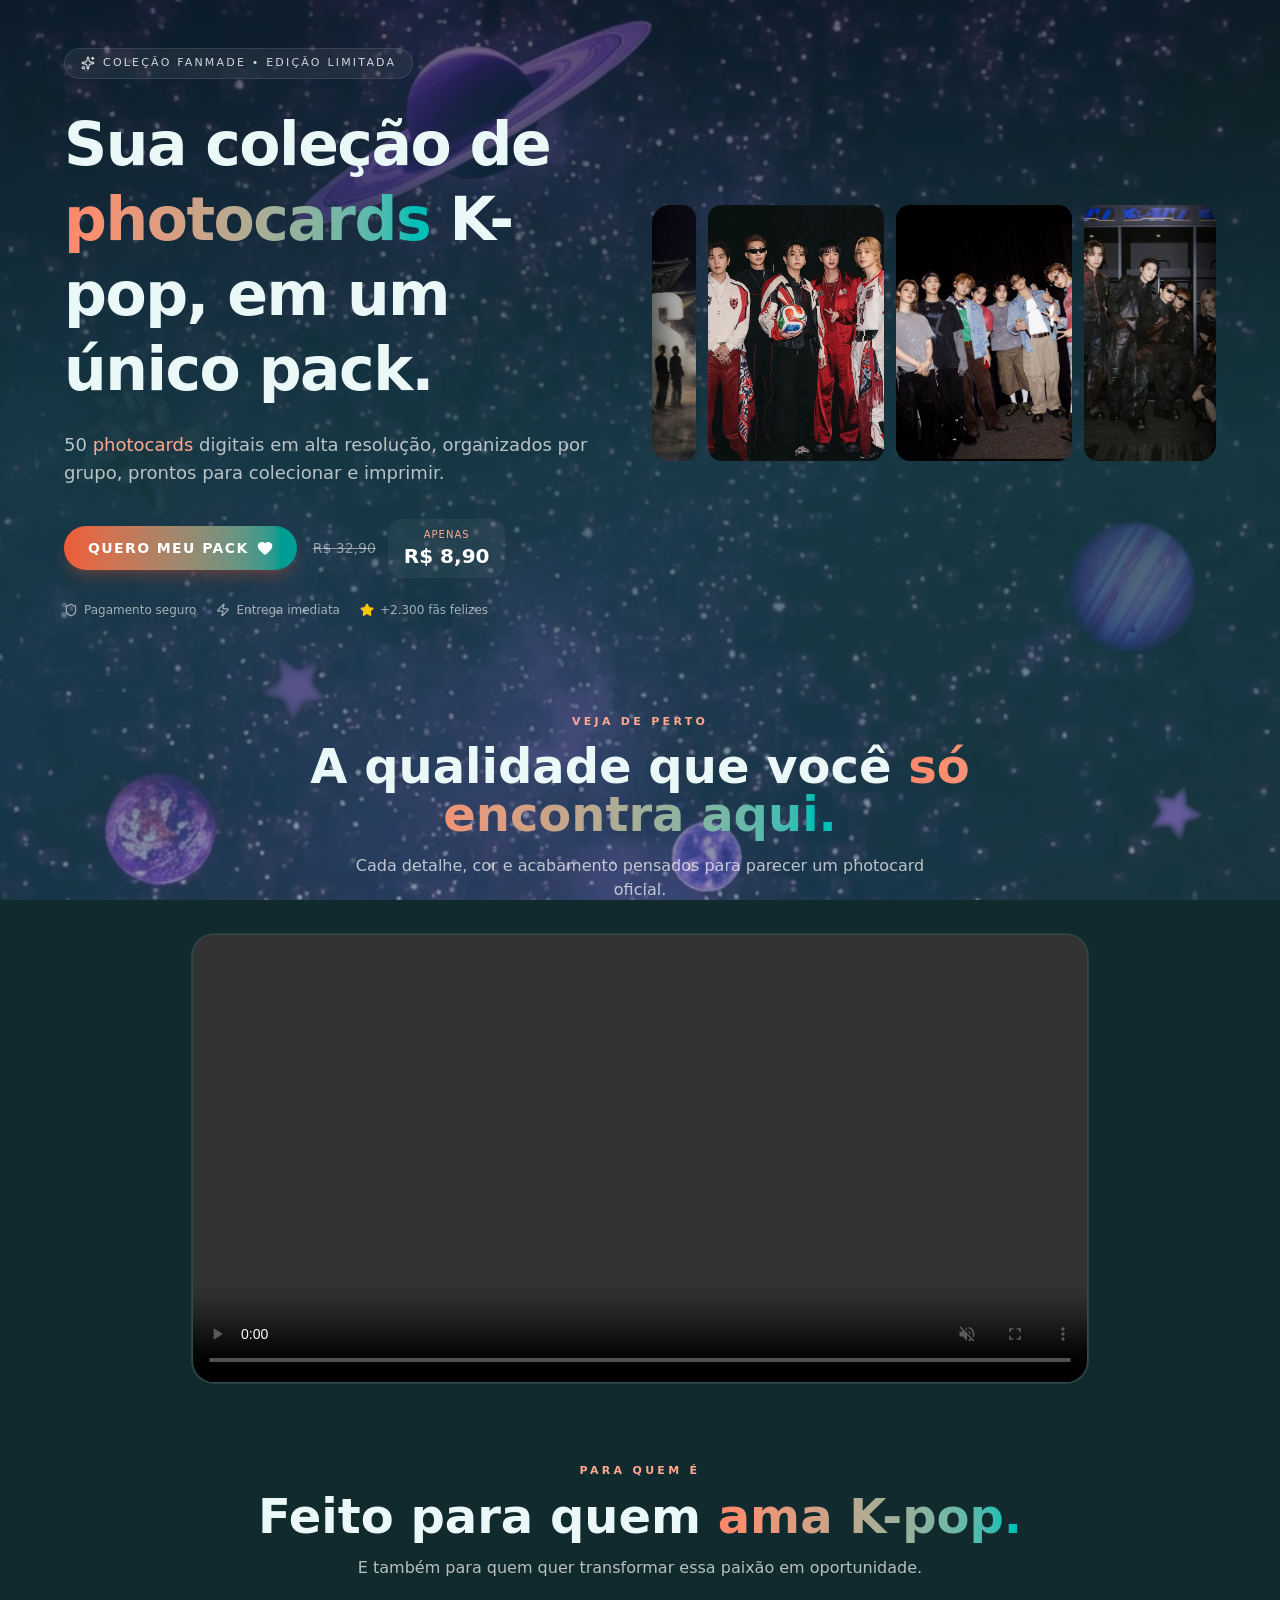
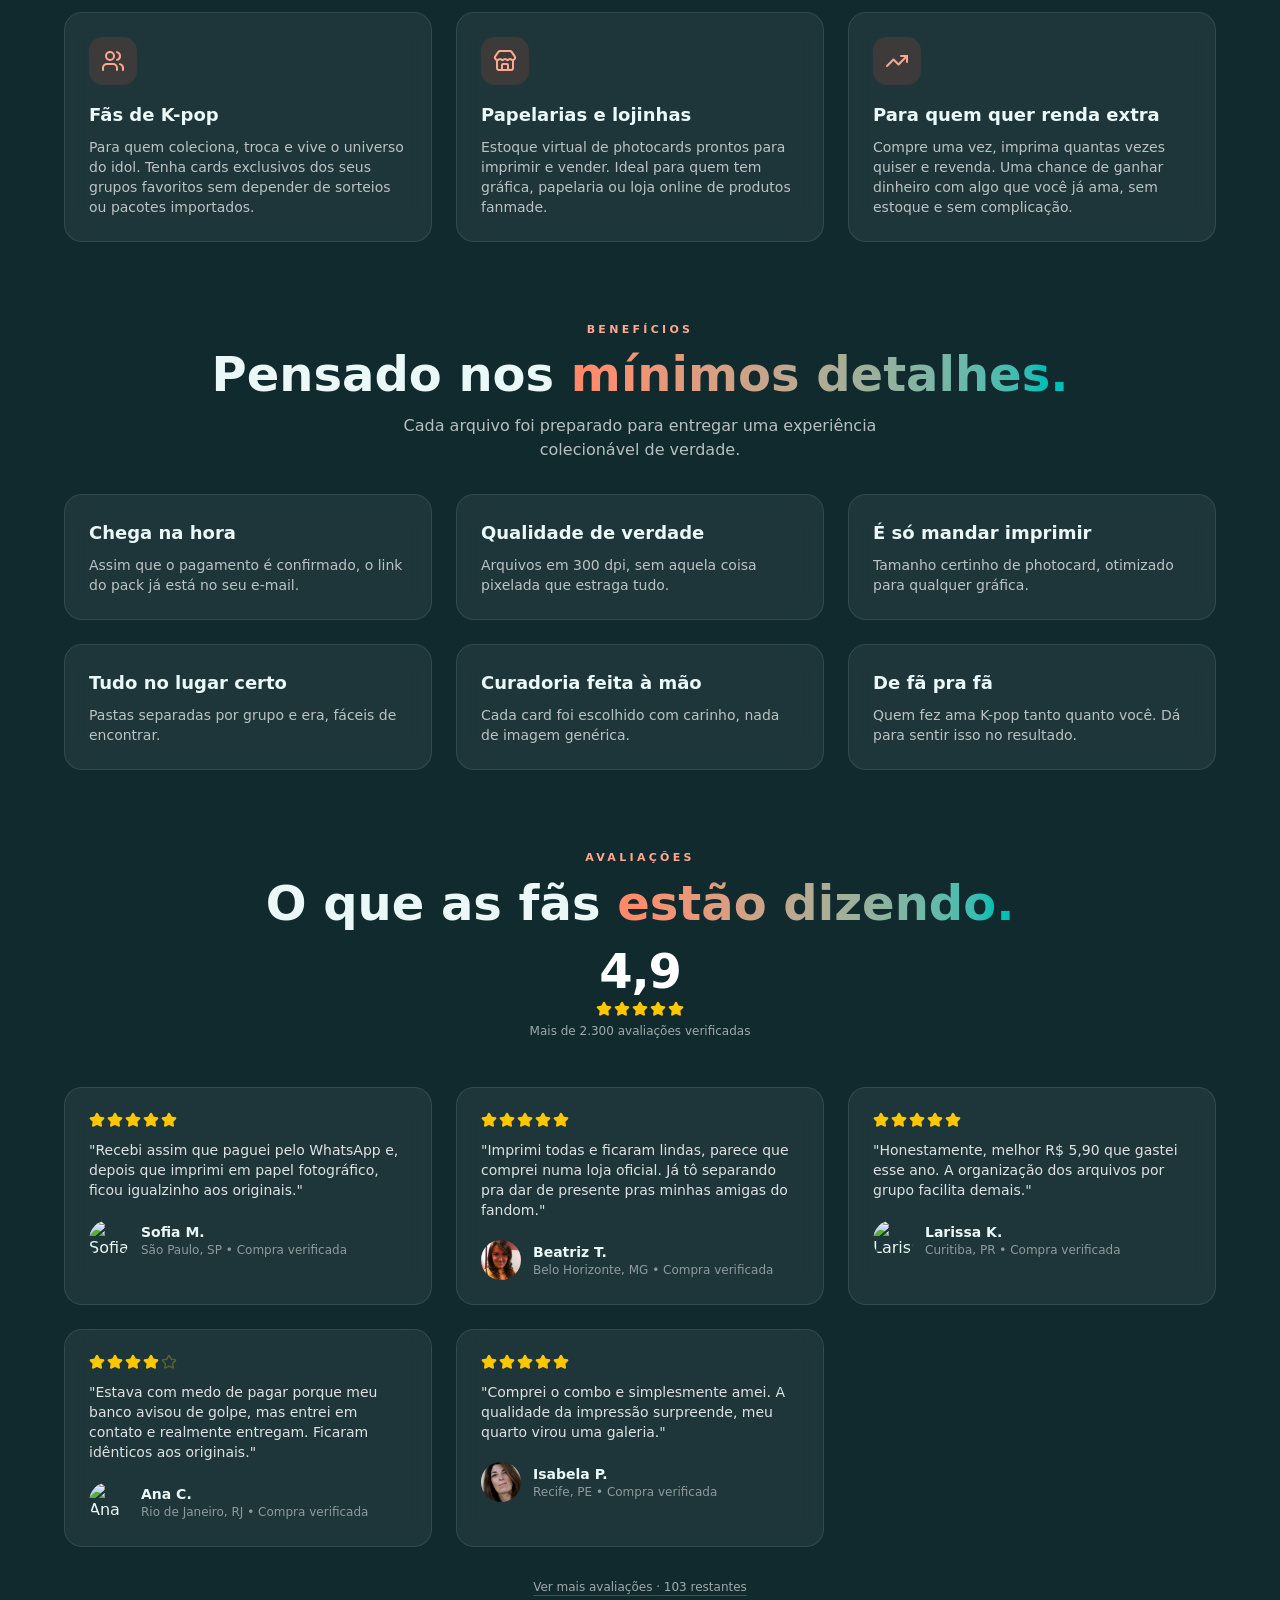
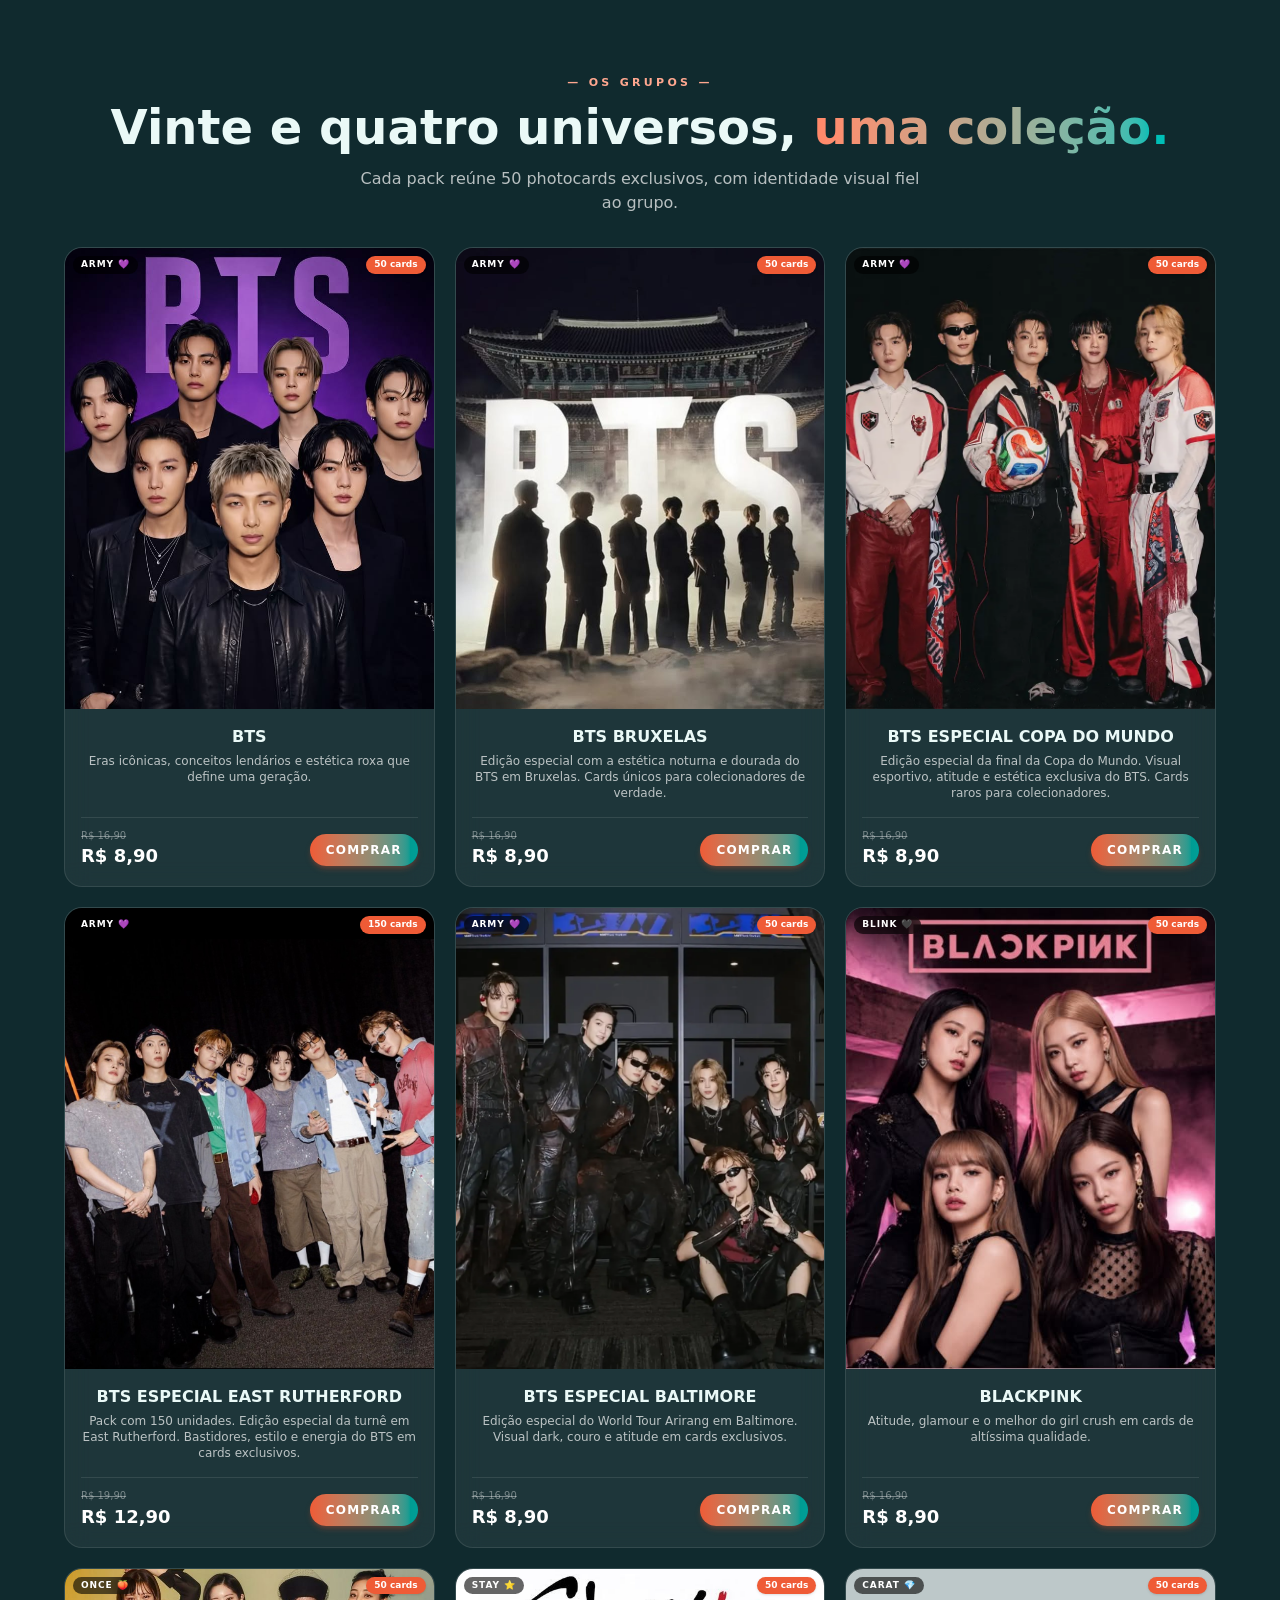
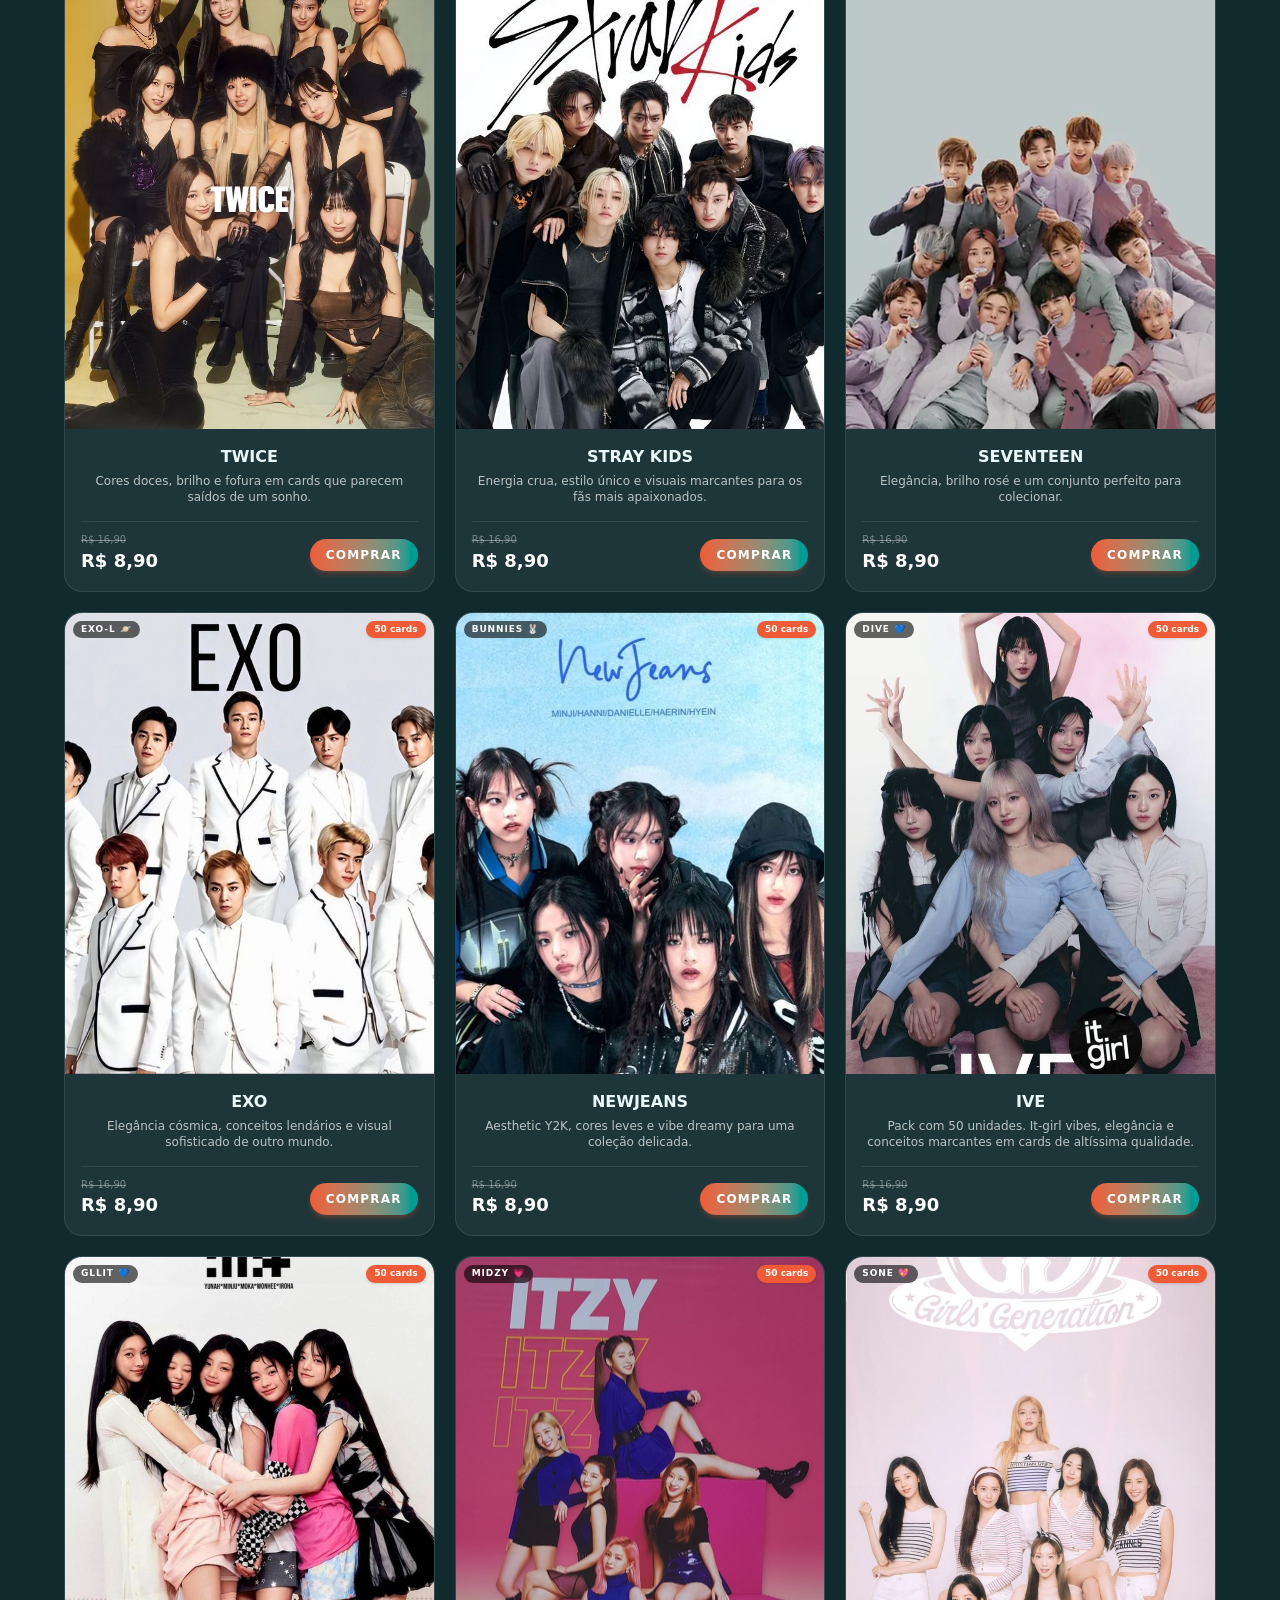
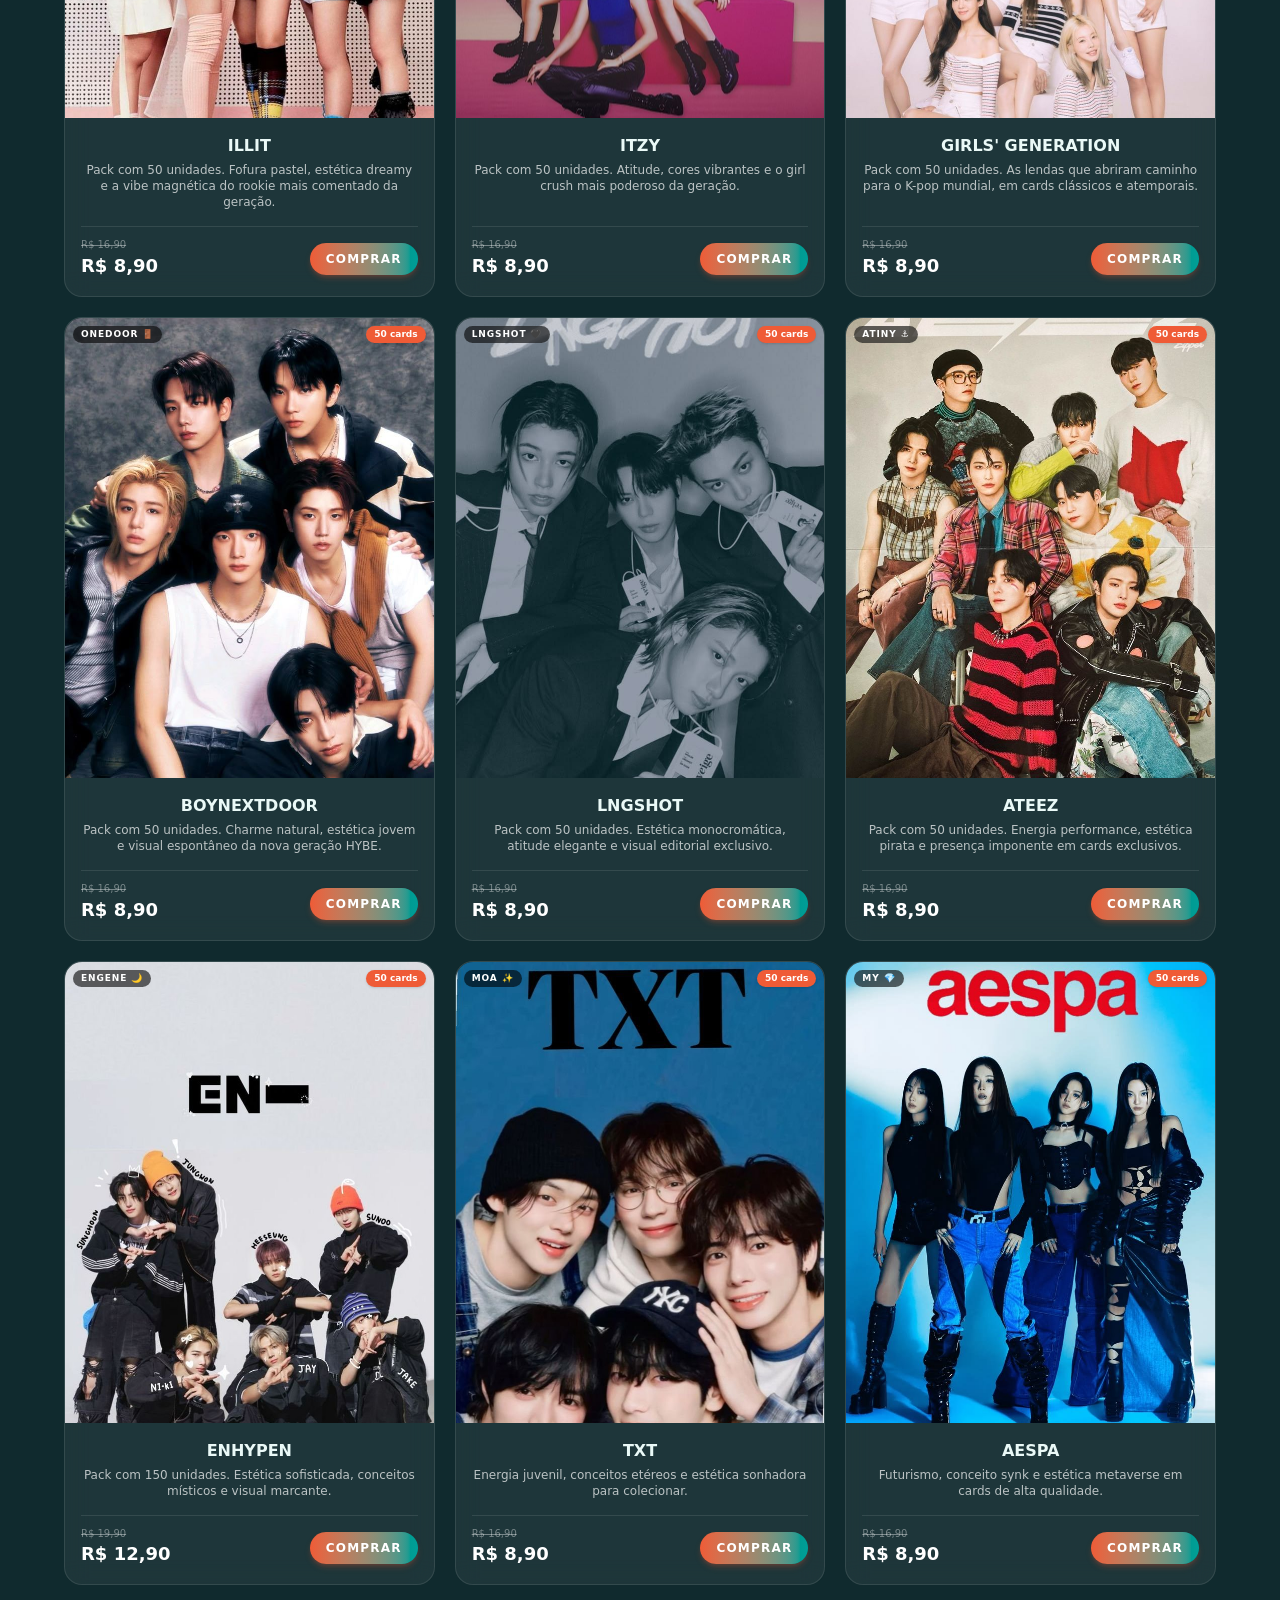
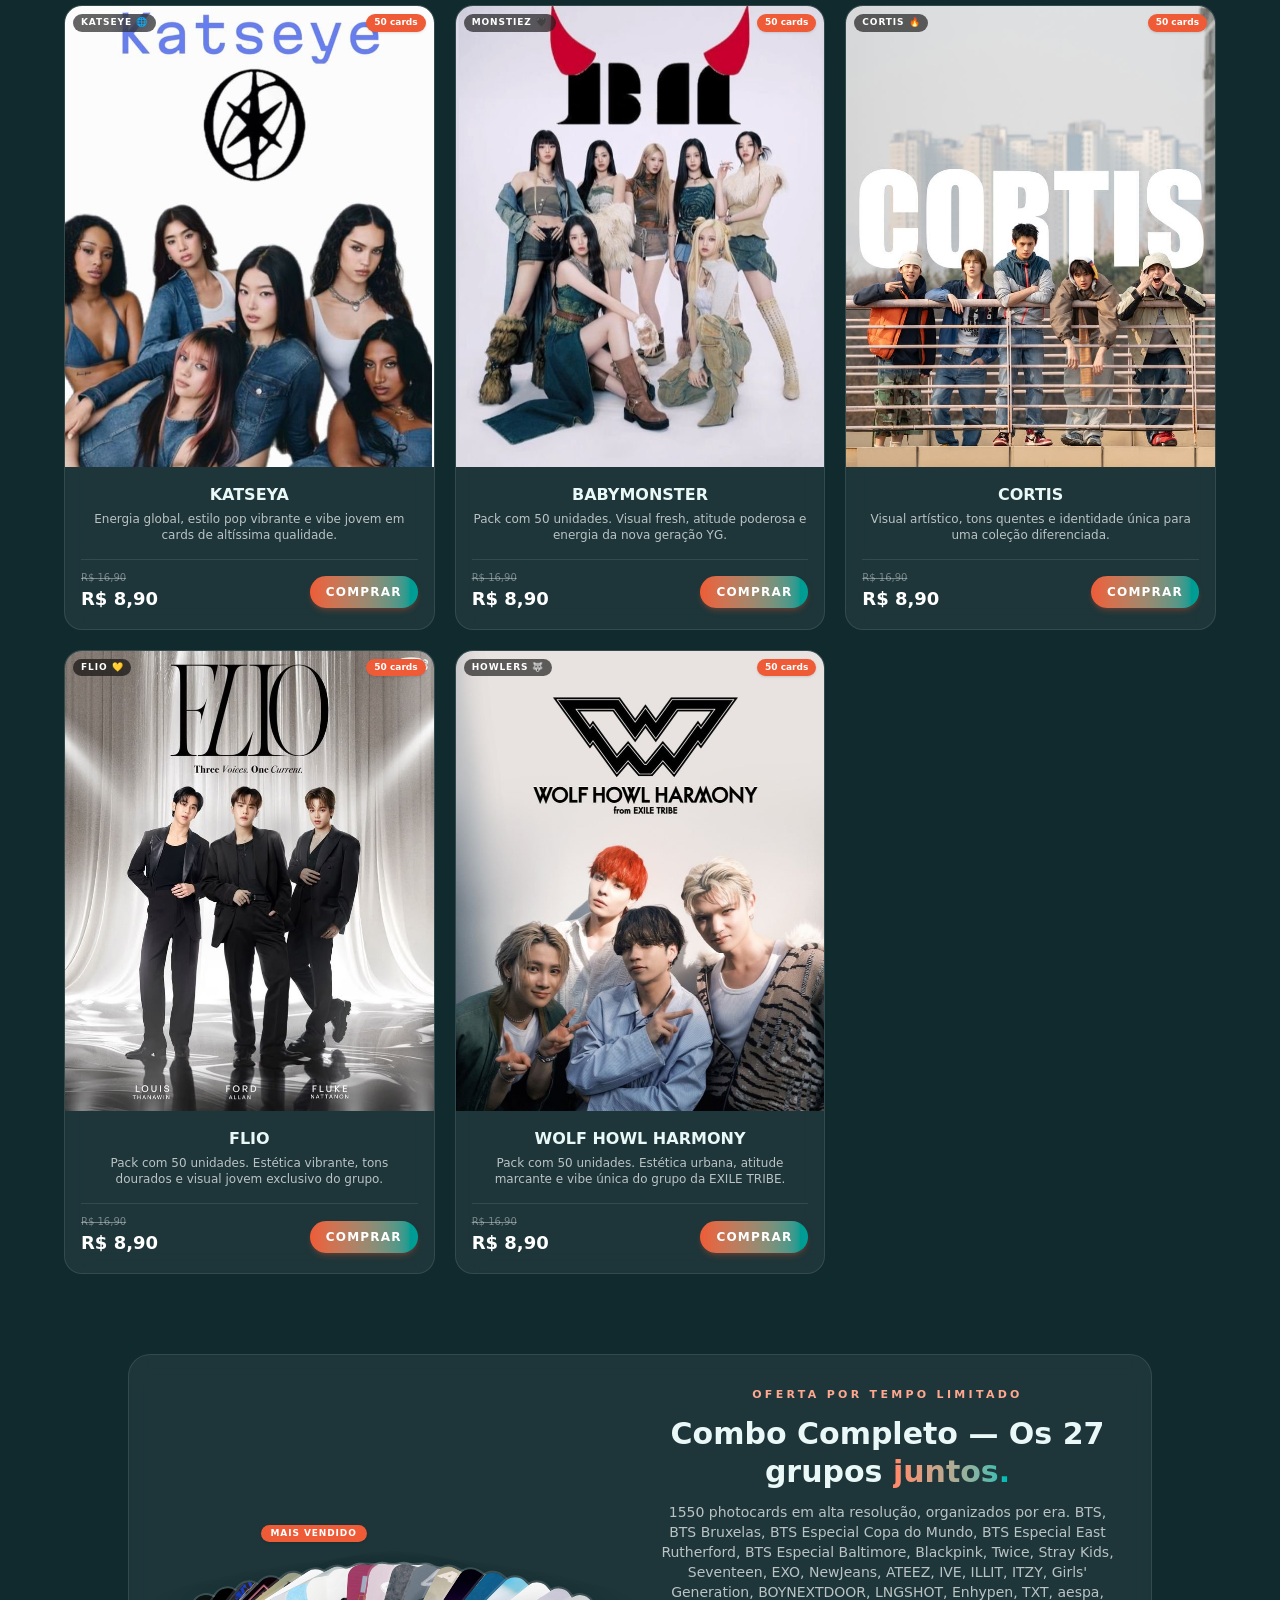
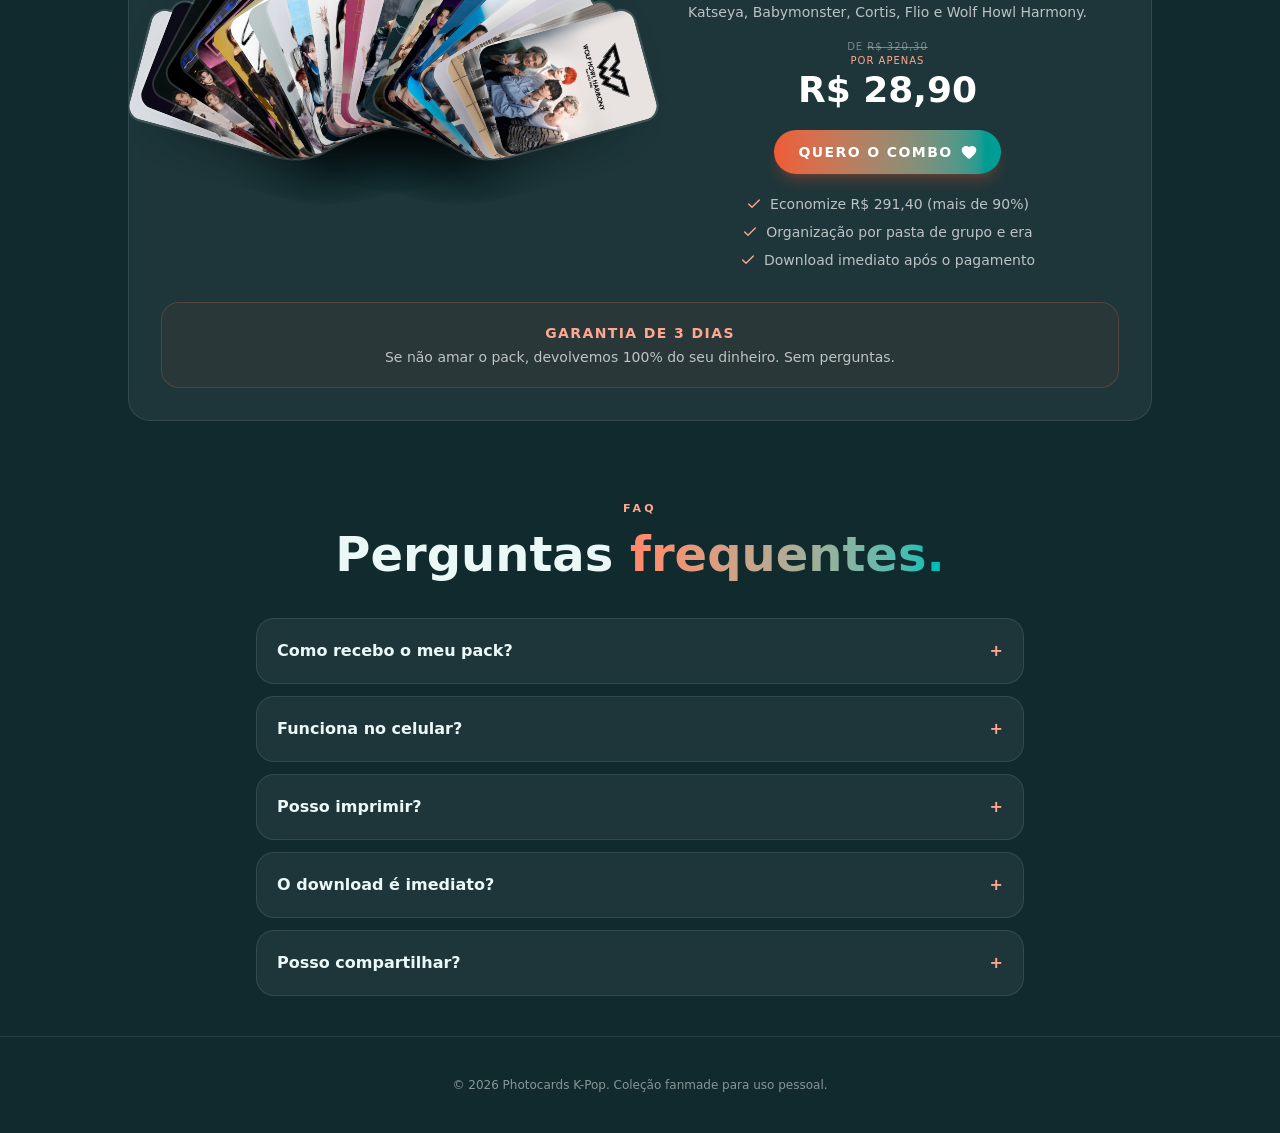
==== index.html @ 8764a6c3 "initial commit" ====
<html xmlns="http://www.w3.org/1999/xhtml" lang="en">

<head>
	<meta http-equiv="Content-Type" content="text/html; charset=utf-8" />
	<meta name="description" content="HTTrack is an easy-to-use website mirror utility. It allows you to download a World Wide website from the Internet to a local directory,building recursively all structures, getting html, images, and other files from the server to your computer. Links are rebuiltrelatively so that you can freely browse to the local site (works with any browser). You can mirror several sites together so that you can jump from one toanother. You can, also, update an existing mirror site, or resume an interrupted download. The robot is fully configurable, with an integrated help" />
	<meta name="keywords" content="httrack, HTTRACK, HTTrack, winhttrack, WINHTTRACK, WinHTTrack, offline browser, web mirror utility, aspirateur web, surf offline, web capture, www mirror utility, browse offline, local  site builder, website mirroring, aspirateur www, internet grabber, capture de site web, internet tool, hors connexion, unix, dos, windows 95, windows 98, solaris, ibm580, AIX 4.0, HTS, HTGet, web aspirator, web aspirateur, libre, GPL, GNU, free software" />
	<title>Local index - HTTrack Website Copier</title>
  <!-- Mirror and index made by HTTrack Website Copier/3.49-2 [XR&CO'2014] -->
	<style type="text/css">
	<!--

body {
	margin: 0;  padding: 0;  margin-bottom: 15px;  margin-top: 8px;
	background: #77b;
}
body, td {
	font: 14px "Trebuchet MS", Verdana, Arial, Helvetica, sans-serif;
	}

#subTitle {
	background: #000;  color: #fff;  padding: 4px;  font-weight: bold; 
	}

#siteNavigation a, #siteNavigation .current {
	font-weight: bold;  color: #448;
	}
#siteNavigation a:link    { text-decoration: none; }
#siteNavigation a:visited { text-decoration: none; }

#siteNavigation .current { background-color: #ccd; }

#siteNavigation a:hover   { text-decoration: none;  background-color: #fff;  color: #000; }
#siteNavigation a:active  { text-decoration: none;  background-color: #ccc; }


a:link    { text-decoration: underline;  color: #00f; }
a:visited { text-decoration: underline;  color: #000; }
a:hover   { text-decoration: underline;  color: #c00; }
a:active  { text-decoration: underline; }

#pageContent {
	clear: both;
	border-bottom: 6px solid #000;
	padding: 10px;  padding-top: 20px;
	line-height: 1.65em;
	background-image: url(backblue.gif);
	background-repeat: no-repeat;
	background-position: top right;
	}

#pageContent, #siteNavigation {
	background-color: #ccd;
	}


.imgLeft  { float: left;   margin-right: 10px;  margin-bottom: 10px; }
.imgRight { float: right;  margin-left: 10px;   margin-bottom: 10px; }

hr { height: 1px;  color: #000;  background-color: #000;  margin-bottom: 15px; }

h1 { margin: 0;  font-weight: bold;  font-size: 2em; }
h2 { margin: 0;  font-weight: bold;  font-size: 1.6em; }
h3 { margin: 0;  font-weight: bold;  font-size: 1.3em; }
h4 { margin: 0;  font-weight: bold;  font-size: 1.18em; }

.blak { background-color: #000; }
.hide { display: none; }
.tableWidth { min-width: 400px; }

.tblRegular       { border-collapse: collapse; }
.tblRegular td    { padding: 6px;  background-image: url(fade.gif);  border: 2px solid #99c; }
.tblHeaderColor, .tblHeaderColor td { background: #99c; }
.tblNoBorder td   { border: 0; }


// -->
</style>

</head>

<table width="76%" border="0" align="center" cellspacing="0" cellpadding="3" class="tableWidth">
	<tr>
	<td id="subTitle">HTTrack Website Copier - Open Source offline browser</td>
	</tr>
</table>
<table width="76%" border="0" align="center" cellspacing="0" cellpadding="0" class="tableWidth">
<tr class="blak">
<td>
	<table width="100%" border="0" align="center" cellspacing="1" cellpadding="0">
	<tr>
	<td colspan="6"> 
		<table width="100%" border="0" align="center" cellspacing="0" cellpadding="10">
		<tr> 
		<td id="pageContent"> 
<!-- ==================== End prologue ==================== -->

	<meta name="generator" content="HTTrack Website Copier/3.x">
	<TITLE>Local index - HTTrack</TITLE>
</HEAD>
<BODY>
<H1 ALIGN=Center>Index of locally available sites:</H1>
	<TABLE BORDER="0" WIDTH="100%" CELLSPACING="1" CELLPADDING="0">
		<TR>
			<TD BACKGROUND="fade.gif">
				&middot;
					<A HREF="photocardkpopshop.lovable.app/index.html">
						Photocards Shop
					</A>		
			</TD>
		</TR>
	</TABLE>
	<BR>
	<BR>
	<BR>
  	<H6 ALIGN="RIGHT">
	<I>Mirror and index made by HTTrack Website Copier [XR&amp;CO'2008]</I>
	</H6>
	<!-- Mirror and index made by HTTrack Website Copier/3.49-2 [XR&CO'2014] -->
	<!-- Thanks for using HTTrack Website Copier! -->
	<meta HTTP-EQUIV="Refresh" CONTENT="0; URL=photocardkpopshop.lovable.app/index.html">


<!-- ==================== Start epilogue ==================== -->
		</td>
		</tr>
		</table>
	</td>
	</tr>
	</table>
</td>
</tr>
</table>

<table width="76%" border="0" align="center" valign="bottom" cellspacing="0" cellpadding="0">
	<tr>
	<td id="footer"><small>&copy; 2008 Xavier Roche & other contributors - Web Design: Leto Kauler.</small></td>
	</tr>
</table>

</body>

</html>
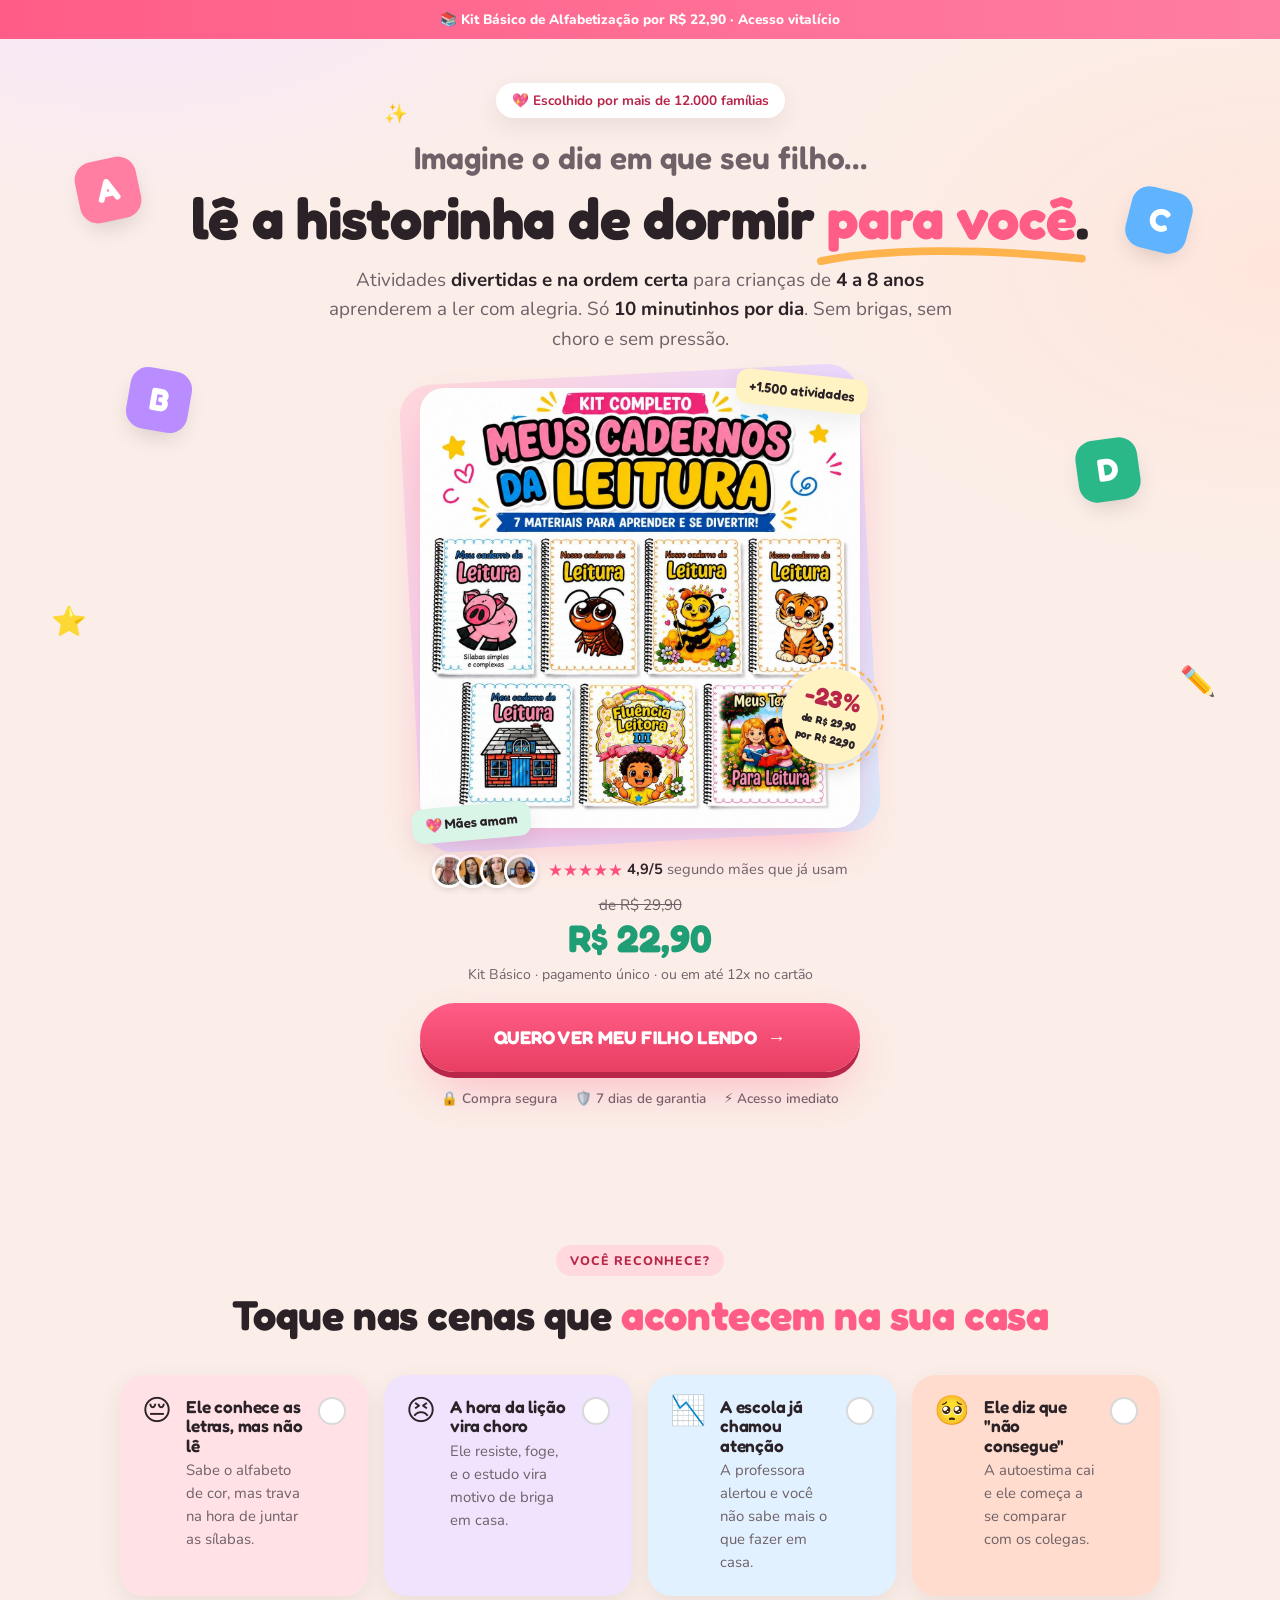
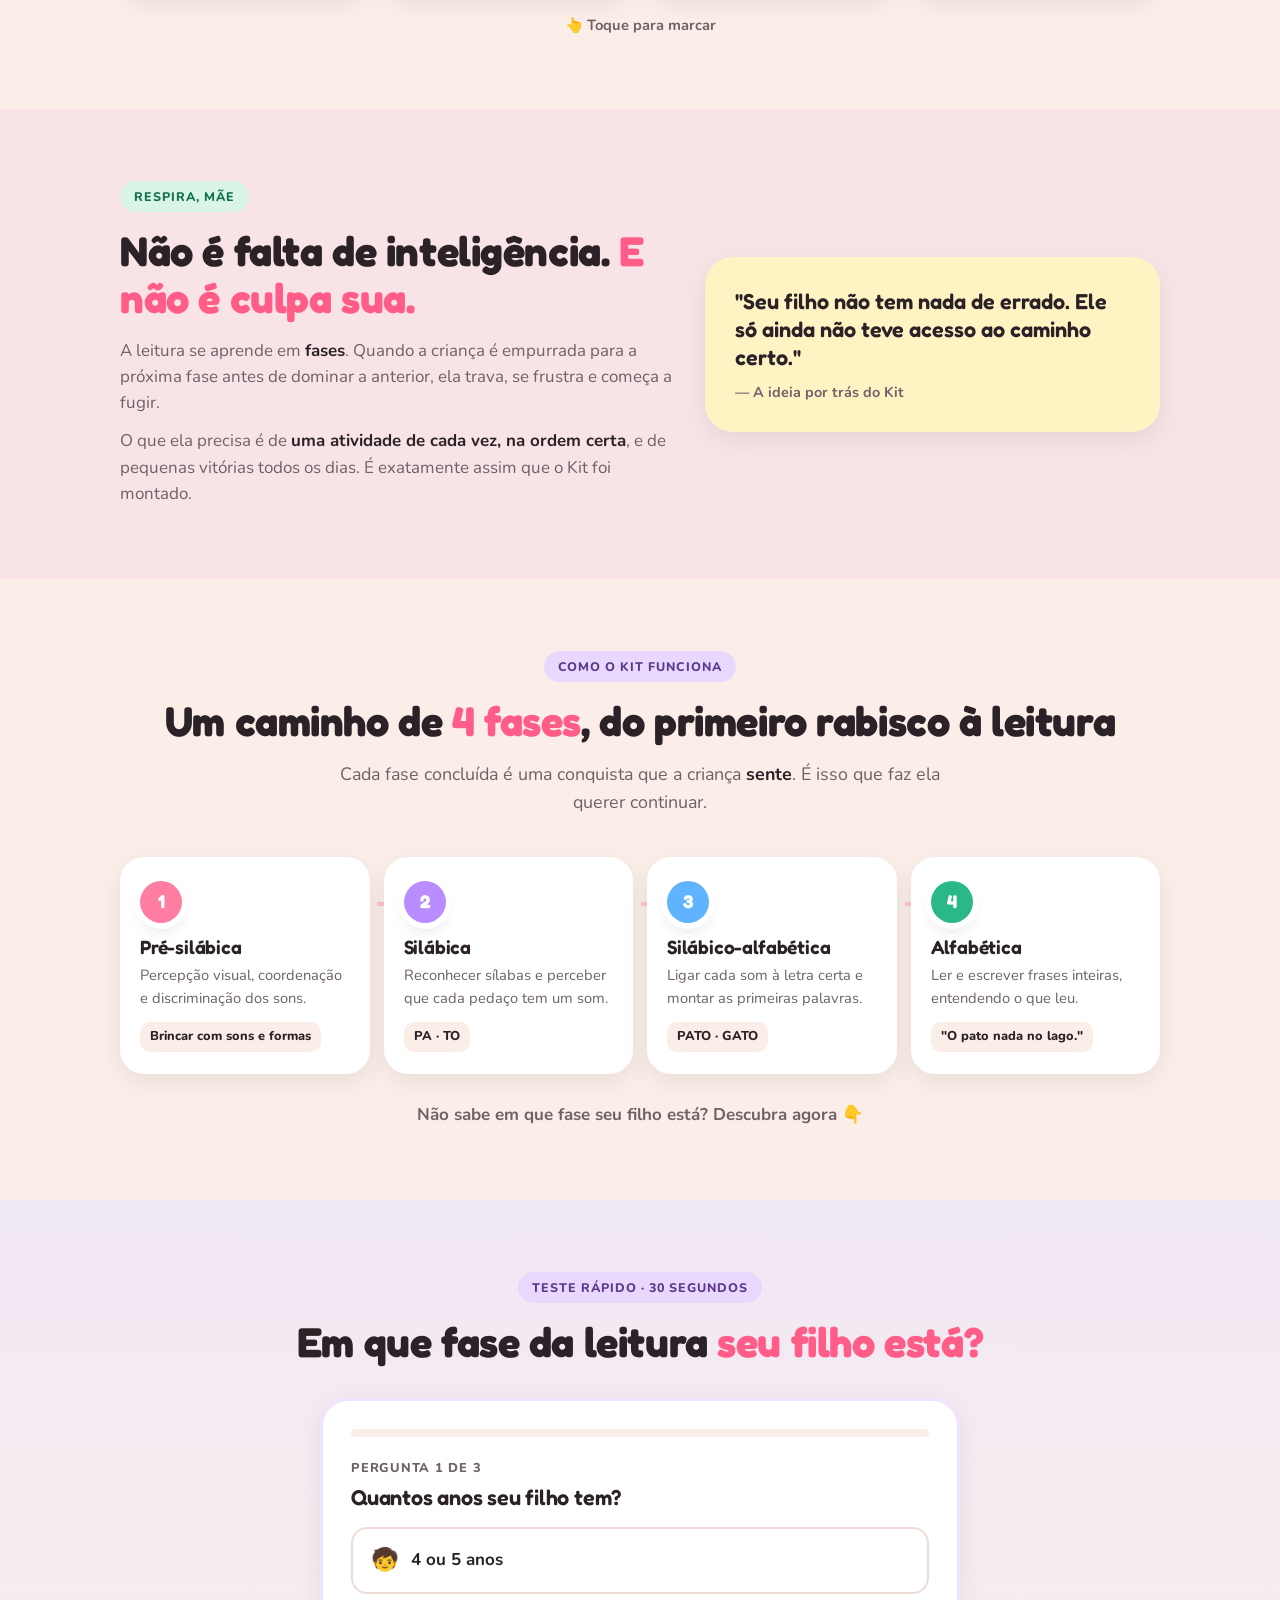
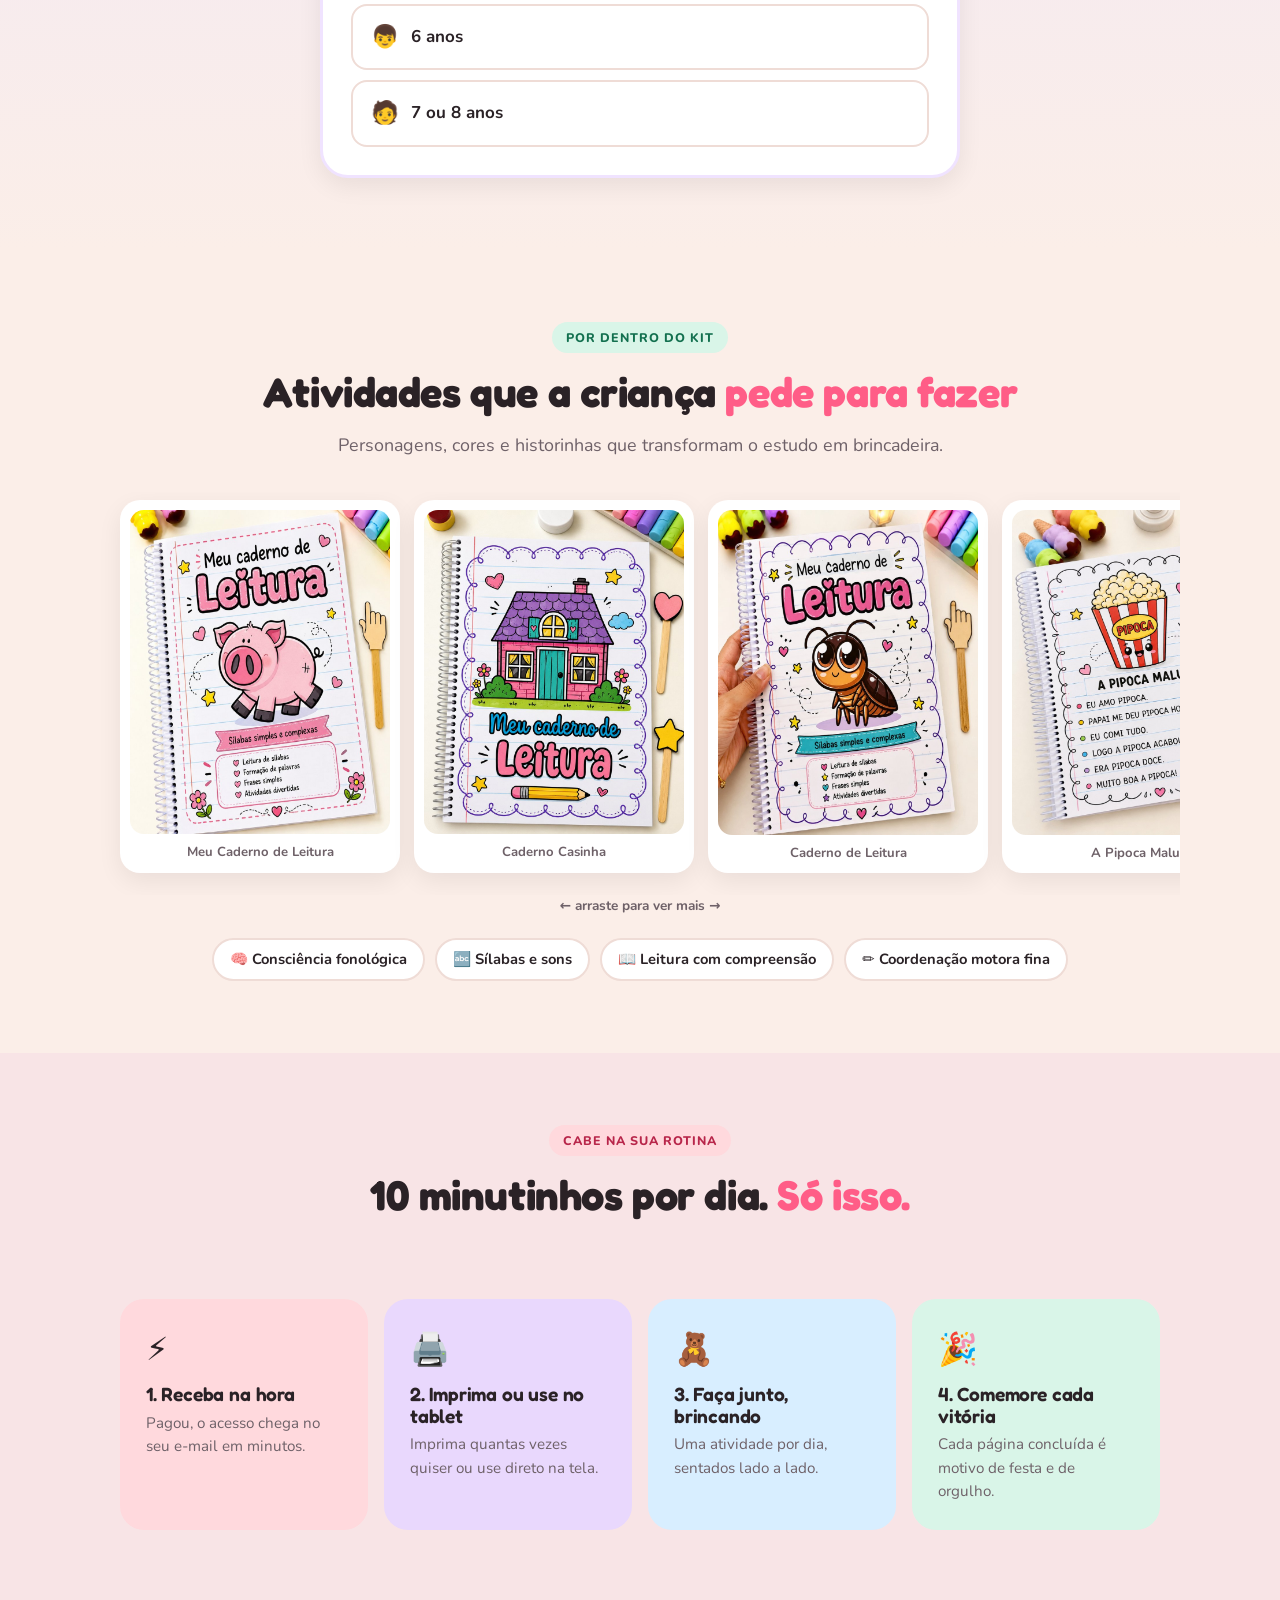
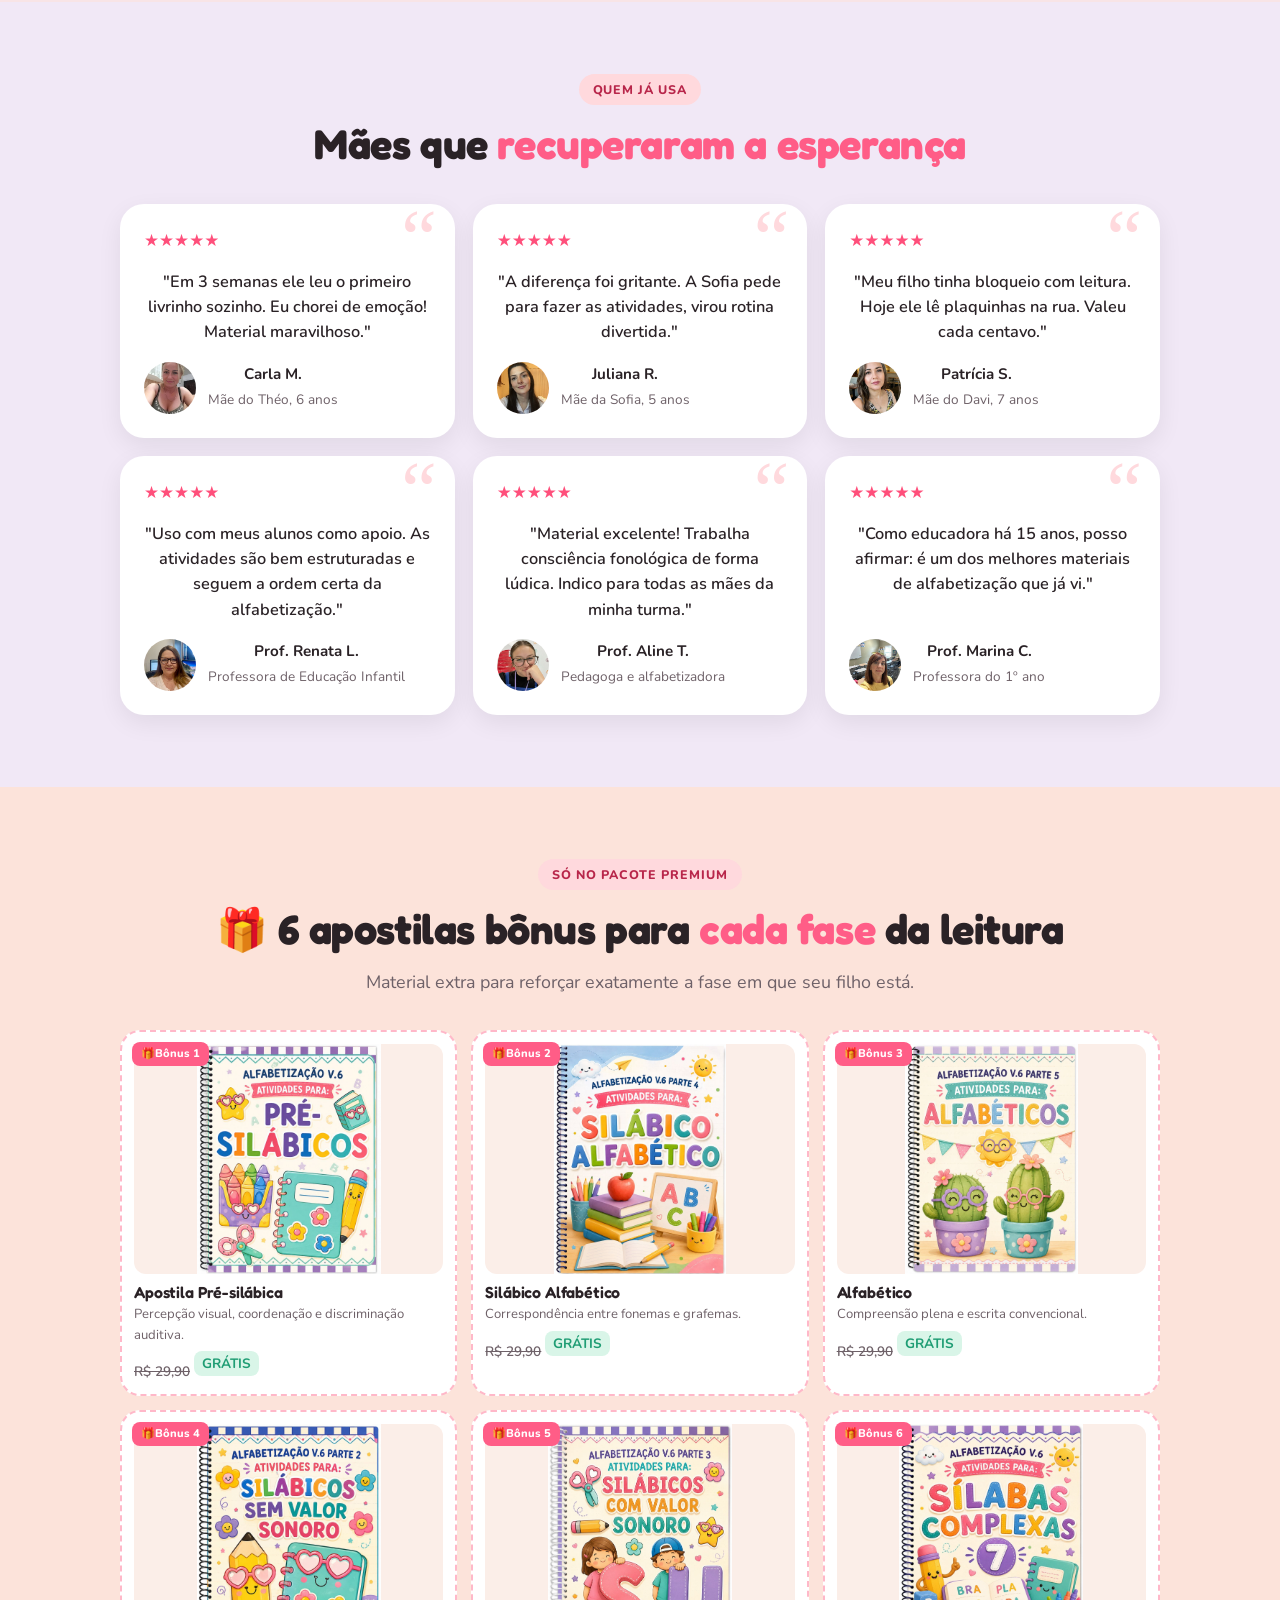
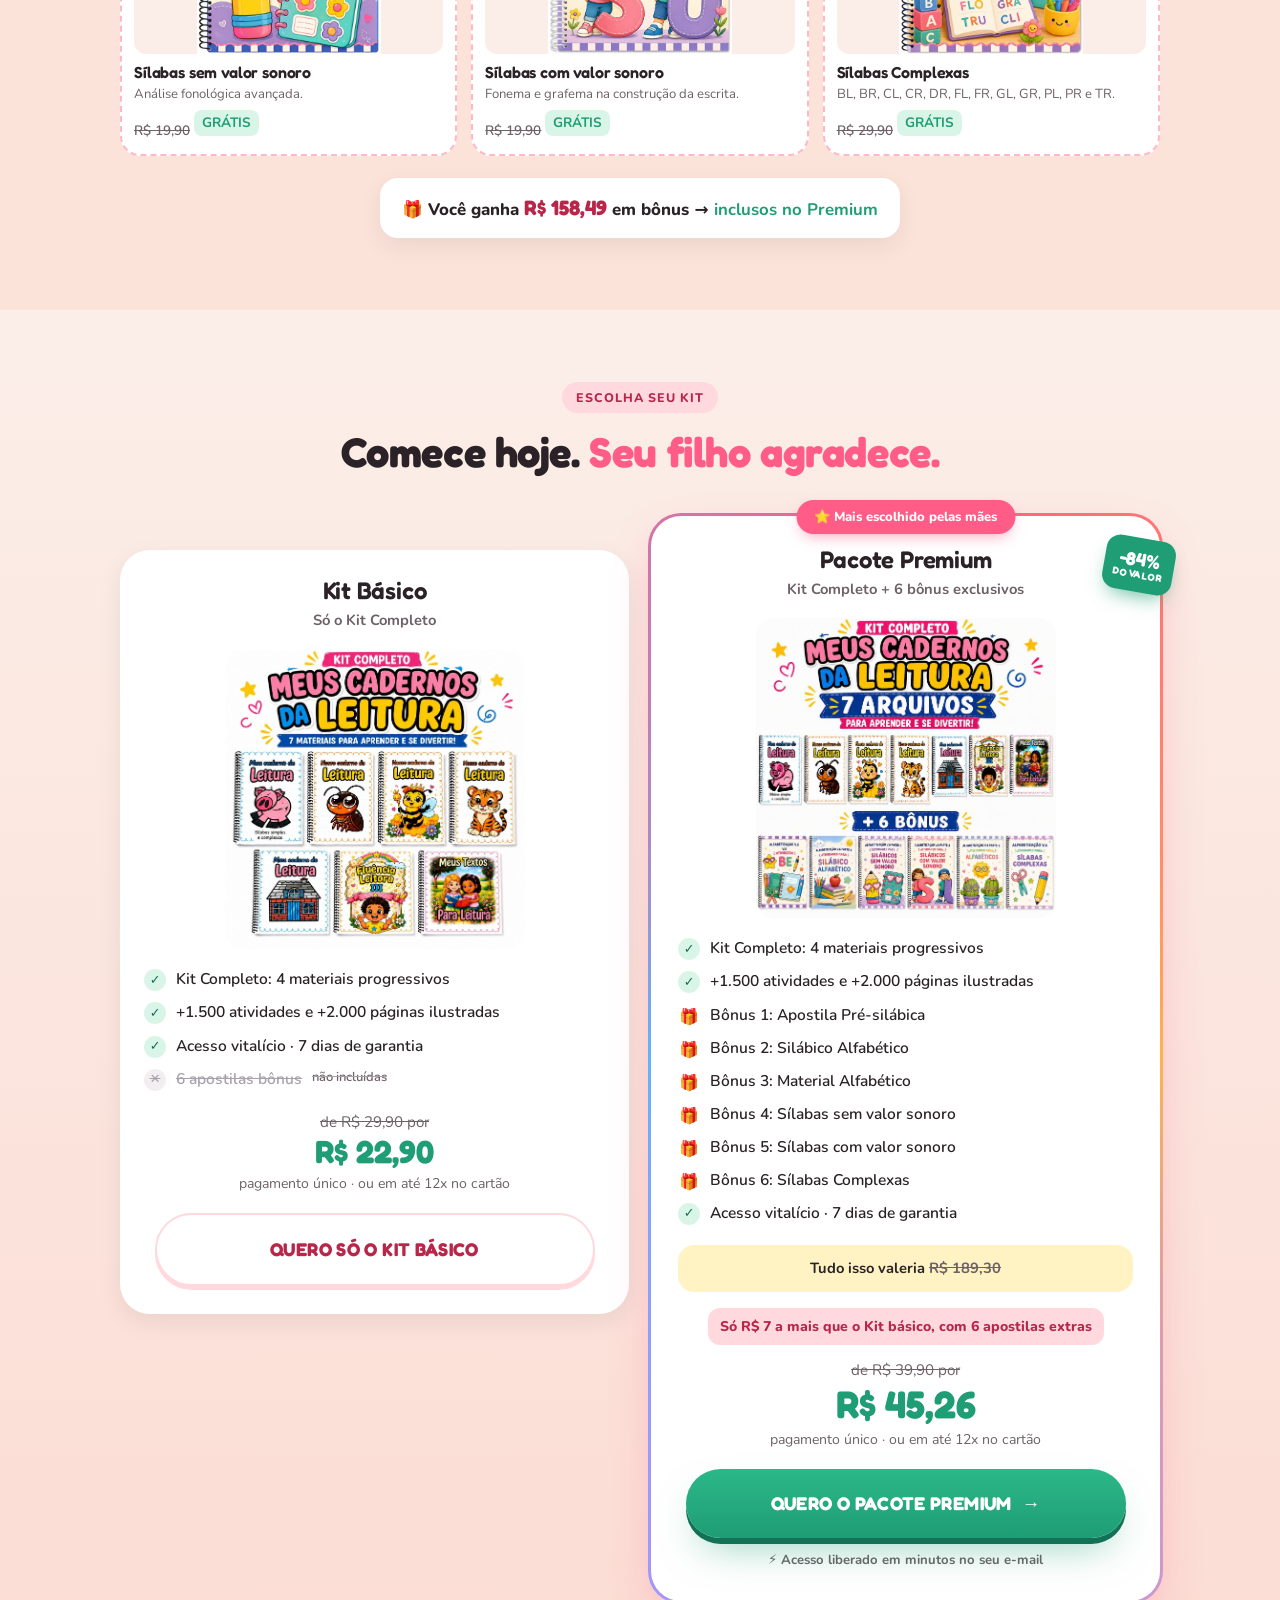
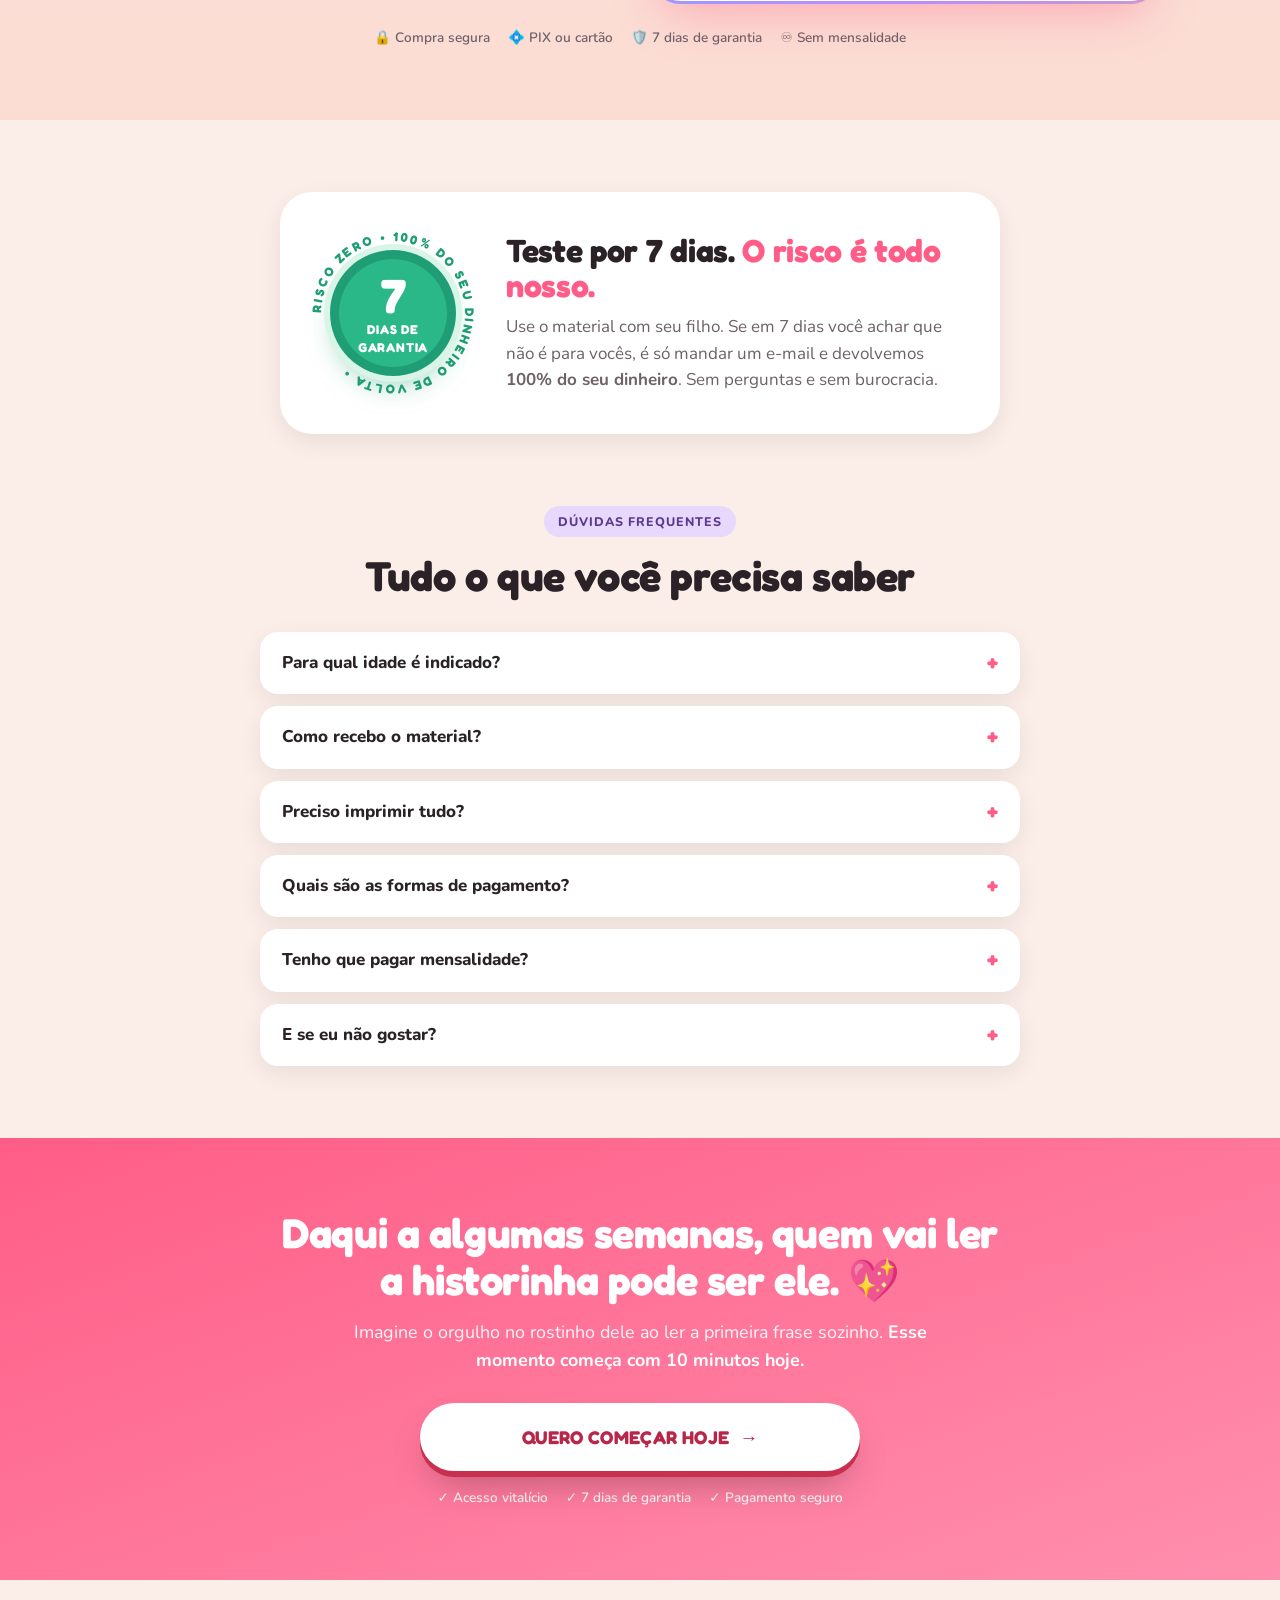
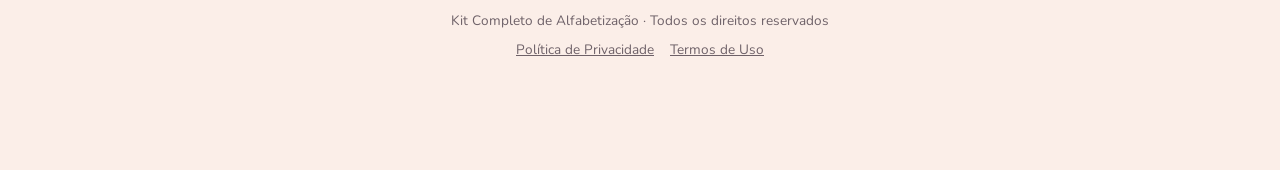
==== commit 5c3e160f: "Replace K-pop site with clone 01 website Co-authored-by: Copilot <223556219+Copilot@users.noreply.gi" ====
--- a/index.html
+++ b/index.html
@@ -1,144 +1,745 @@
-<html xmlns="http://www.w3.org/1999/xhtml" lang="en">
-
+<!DOCTYPE html>
+<html lang="pt-BR">
 <head>
-	<meta http-equiv="Content-Type" content="text/html; charset=utf-8" />
-	<meta name="description" content="HTTrack is an easy-to-use website mirror utility. It allows you to download a World Wide website from the Internet to a local directory,building recursively all structures, getting html, images, and other files from the server to your computer. Links are rebuiltrelatively so that you can freely browse to the local site (works with any browser). You can mirror several sites together so that you can jump from one toanother. You can, also, update an existing mirror site, or resume an interrupted download. The robot is fully configurable, with an integrated help" />
-	<meta name="keywords" content="httrack, HTTRACK, HTTrack, winhttrack, WINHTTRACK, WinHTTrack, offline browser, web mirror utility, aspirateur web, surf offline, web capture, www mirror utility, browse offline, local  site builder, website mirroring, aspirateur www, internet grabber, capture de site web, internet tool, hors connexion, unix, dos, windows 95, windows 98, solaris, ibm580, AIX 4.0, HTS, HTGet, web aspirator, web aspirateur, libre, GPL, GNU, free software" />
-	<title>Local index - HTTrack Website Copier</title>
-  <!-- Mirror and index made by HTTrack Website Copier/3.49-2 [XR&CO'2014] -->
-	<style type="text/css">
-	<!--
-
-body {
-	margin: 0;  padding: 0;  margin-bottom: 15px;  margin-top: 8px;
-	background: #77b;
+<meta charset="utf-8">
+<meta name="viewport" content="width=device-width, initial-scale=1">
+<title>Kit Completo de Alfabetização — Seu filho lendo com alegria</title>
+<meta name="description" content="Atividades progressivas e divertidas para crianças de 4 a 8 anos aprenderem a ler. 10 minutinhos por dia, sem brigas. Acesso imediato e 7 dias de garantia.">
+<meta property="og:title" content="Kit Completo de Alfabetização">
+<meta property="og:description" content="Atividades progressivas e divertidas para crianças de 4 a 8 anos aprenderem a ler. 10 minutinhos por dia.">
+<meta property="og:type" content="website">
+<link rel="preconnect" href="https://fonts.googleapis.com">
+<link rel="preconnect" href="https://fonts.gstatic.com" crossorigin>
+<link rel="stylesheet" href="https://fonts.googleapis.com/css2?family=Fredoka:wght@500;600;700&family=Nunito:wght@400;600;700;800&display=swap">
+<link rel="preload" as="image" href="assets/img/kit-capa-v2.jpg" fetchpriority="high">
+<script>window.pixelId = "6a6f561e88869ed44190d594";</script>
+<script src="assets/js/pixel.js" async defer></script>
+<script src="assets/js/latest.js" async defer data-utmify-prevent-xcod-sck data-utmify-prevent-subids></script>
+<style>
+:root{
+  --bg:#fbeee8; --rose:#f8e4e6; --lav:#f1e8f6; --ink:#2a2226; --muted:#6e6168; --card:#fff; --border:#efdcd6;
+  --pink:#ff5d87; --pink-2:#ff7ea1; --pink-soft:#ffd9dd; --lilac:#e9d8fd; --blue:#d8eeff;
+  --mint:#d9f5e8; --yellow:#fff3c4; --peach:#ffe2d6; --green:#1f9d74; --cta:#e83e63; --cta-dark:#b8264a;
+  --shadow:0 8px 24px rgba(0,0,0,.07); --shadow-pink:0 20px 50px -12px rgba(255,93,135,.45);
+  --r:24px;
 }
-body, td {
-	font: 14px "Trebuchet MS", Verdana, Arial, Helvetica, sans-serif;
-	}
-
-#subTitle {
-	background: #000;  color: #fff;  padding: 4px;  font-weight: bold; 
-	}
-
-#siteNavigation a, #siteNavigation .current {
-	font-weight: bold;  color: #448;
-	}
-#siteNavigation a:link    { text-decoration: none; }
-#siteNavigation a:visited { text-decoration: none; }
-
-#siteNavigation .current { background-color: #ccd; }
-
-#siteNavigation a:hover   { text-decoration: none;  background-color: #fff;  color: #000; }
-#siteNavigation a:active  { text-decoration: none;  background-color: #ccc; }
-
-
-a:link    { text-decoration: underline;  color: #00f; }
-a:visited { text-decoration: underline;  color: #000; }
-a:hover   { text-decoration: underline;  color: #c00; }
-a:active  { text-decoration: underline; }
-
-#pageContent {
-	clear: both;
-	border-bottom: 6px solid #000;
-	padding: 10px;  padding-top: 20px;
-	line-height: 1.65em;
-	background-image: url(backblue.gif);
-	background-repeat: no-repeat;
-	background-position: top right;
-	}
-
-#pageContent, #siteNavigation {
-	background-color: #ccd;
-	}
-
-
-.imgLeft  { float: left;   margin-right: 10px;  margin-bottom: 10px; }
-.imgRight { float: right;  margin-left: 10px;   margin-bottom: 10px; }
-
-hr { height: 1px;  color: #000;  background-color: #000;  margin-bottom: 15px; }
-
-h1 { margin: 0;  font-weight: bold;  font-size: 2em; }
-h2 { margin: 0;  font-weight: bold;  font-size: 1.6em; }
-h3 { margin: 0;  font-weight: bold;  font-size: 1.3em; }
-h4 { margin: 0;  font-weight: bold;  font-size: 1.18em; }
-
-.blak { background-color: #000; }
-.hide { display: none; }
-.tableWidth { min-width: 400px; }
-
-.tblRegular       { border-collapse: collapse; }
-.tblRegular td    { padding: 6px;  background-image: url(fade.gif);  border: 2px solid #99c; }
-.tblHeaderColor, .tblHeaderColor td { background: #99c; }
-.tblNoBorder td   { border: 0; }
-
-
-// -->
+*{box-sizing:border-box}
+html{scroll-behavior:smooth}
+body{margin:0;background:var(--bg);color:var(--ink);font-family:Nunito,system-ui,-apple-system,"Segoe UI",Roboto,sans-serif;font-size:17px;line-height:1.55;-webkit-font-smoothing:antialiased}
+img{max-width:100%;display:block}
+h1,h2,h3{font-family:Fredoka,Nunito,system-ui,sans-serif;line-height:1.12;margin:0;letter-spacing:-.01em}
+h1{font-size:clamp(2.1rem,6vw,3.6rem);font-weight:700}
+h2{font-size:clamp(1.7rem,4.5vw,2.6rem);font-weight:700}
+h3{font-size:1.2rem;font-weight:600}
+p{margin:0}
+.wrap{max-width:1080px;margin:0 auto;padding-inline:20px}
+.narrow{max-width:760px}
+section{padding-block:72px}
+.center{text-align:center}
+.mark{color:var(--pink)}
+.hl{background:linear-gradient(transparent 58%,var(--yellow) 58%);padding:0 .1em}
+.tag{display:inline-block;font-size:.78rem;font-weight:800;letter-spacing:.08em;text-transform:uppercase;padding:6px 14px;border-radius:99px;background:var(--pink-soft);color:var(--cta-dark);margin-bottom:16px}
+.tag.mint{background:var(--mint);color:#13704f}
+.tag.lilac{background:var(--lilac);color:#5b3a8c}
+.lead{font-size:1.12rem;color:var(--muted);max-width:640px;margin:16px auto 0}
+.lead b{color:var(--ink)}
+
+/* Botão */
+.btn{display:inline-flex;align-items:center;justify-content:center;gap:10px;width:100%;max-width:440px;padding:20px 28px;border-radius:99px;
+  background:linear-gradient(180deg,#ff5d87,var(--cta));color:#fff;font-family:Fredoka,Nunito,sans-serif;font-weight:700;font-size:1.15rem;letter-spacing:.02em;
+  text-decoration:none;text-transform:uppercase;box-shadow:0 6px 0 var(--cta-dark),var(--shadow-pink);transition:transform .15s,box-shadow .15s;border:0;cursor:pointer;position:relative;overflow:hidden}
+.btn:hover{transform:translateY(-2px)}
+.btn:active{transform:translateY(4px);box-shadow:0 2px 0 var(--cta-dark)}
+.btn::after{content:"";position:absolute;inset:0;background:linear-gradient(110deg,transparent 30%,rgba(255,255,255,.35) 50%,transparent 70%);transform:translateX(-100%);animation:shine 3.2s ease-in-out infinite}
+@keyframes shine{0%,55%{transform:translateX(-100%)}80%,100%{transform:translateX(100%)}}
+.btn.green{background:linear-gradient(180deg,#2bb889,var(--green));box-shadow:0 6px 0 #137255,0 20px 40px -14px rgba(31,157,116,.5)}
+.btn.green:active{box-shadow:0 2px 0 #137255}
+.btn.ghost{background:#fff;color:var(--cta-dark);box-shadow:0 4px 0 var(--pink-soft);border:2px solid var(--pink-soft)}
+.btn.ghost::after{display:none}
+.trust{display:flex;flex-wrap:wrap;justify-content:center;gap:8px 18px;margin-top:16px;font-size:.85rem;color:var(--muted);font-weight:600}
+.trust span{display:inline-flex;align-items:center;gap:6px}
+
+/* Topo */
+.topbar{background:var(--pink);color:#fff;text-align:center;font-weight:800;font-size:.85rem;padding:9px 16px}
+
+/* Hero */
+.hero{padding-top:44px;padding-bottom:64px;background:radial-gradient(900px 500px at 10% -10%,#f6e6ff 0,transparent 60%),radial-gradient(800px 500px at 100% 20%,#ffe6dc 0,transparent 60%),var(--bg);text-align:center}
+.pill{display:inline-flex;align-items:center;gap:8px;background:#fff;border-radius:99px;padding:7px 16px;font-size:.85rem;font-weight:700;color:var(--cta-dark);box-shadow:var(--shadow);margin-bottom:22px}
+.hero h1 .soft{display:block;font-weight:600;font-size:.55em;color:var(--muted);margin-bottom:10px;letter-spacing:0}
+.hero .lead{font-size:1.18rem}
+.hero-img{position:relative;width:100%;max-width:440px;margin:34px auto 26px}
+.hero-img::before{content:"";position:absolute;inset:-14px -10px;background:linear-gradient(135deg,var(--pink-soft),var(--lilac),var(--blue));border-radius:32px;transform:rotate(-3deg);z-index:0}
+.hero-img img{position:relative;z-index:1;display:block;width:100%;height:auto;border-radius:24px;box-shadow:var(--shadow-pink);background:#fff}
+.sticker{position:absolute;z-index:2;font-family:Fredoka,sans-serif;font-weight:600;font-size:.85rem;padding:7px 13px;border-radius:12px;box-shadow:var(--shadow);background:#fff}
+.sticker.s1{top:-14px;right:-8px;background:var(--yellow);transform:rotate(6deg)}
+.sticker.s2{bottom:-12px;left:-8px;background:var(--mint);transform:rotate(-5deg)}
+.float{animation:float 5s ease-in-out infinite}
+@keyframes float{0%,100%{transform:translateY(0)}50%{transform:translateY(-7px)}}
+.stars{display:inline-flex;gap:2px;color:#ff4f7b;font-size:1.05rem;vertical-align:-2px}
+.rating{font-size:.92rem;color:var(--muted);margin-bottom:6px}
+.rating b{color:var(--ink)}
+.price-old{color:var(--muted);text-decoration:line-through;font-size:.95rem}
+.price-big{font-family:Fredoka,sans-serif;font-weight:700;color:var(--green);font-size:2.4rem;line-height:1.1}
+.price-note{font-size:.88rem;color:var(--muted);margin:4px 0 18px}
+
+/* Cartões de dor (checklist interativo) */
+.pain-grid{display:grid;grid-template-columns:repeat(auto-fit,minmax(240px,1fr));gap:16px;margin-top:36px}
+.pain{all:unset;box-sizing:border-box;cursor:pointer;display:flex;gap:14px;align-items:flex-start;border-radius:var(--r);padding:22px;box-shadow:var(--shadow);transition:transform .2s,box-shadow .2s,outline-color .2s;outline:3px solid transparent;outline-offset:-3px;text-align:left}
+.pain:hover{transform:translateY(-3px)}
+.pain:focus-visible{outline-color:var(--ink)}
+.pain .emo{font-size:1.8rem;line-height:1}
+.pain h3{font-size:1.08rem;margin-bottom:4px}
+.pain p{font-size:.93rem;color:var(--muted)}
+.pain .chk{margin-left:auto;flex:0 0 28px;height:28px;border-radius:50%;border:2px solid rgba(0,0,0,.15);background:#fff;display:grid;place-items:center;font-weight:800;color:#fff;transition:all .2s}
+.pain[aria-pressed="true"]{outline-color:var(--pink);box-shadow:0 10px 30px -10px rgba(255,93,135,.5)}
+.pain[aria-pressed="true"] .chk{background:var(--pink);border-color:var(--pink)}
+.c1{background:#ffe1e6}.c2{background:#efe3fd}.c3{background:#e2f1ff}.c4{background:#ffdccd}
+.pain-hint{margin-top:18px;font-size:.92rem;color:var(--muted);font-weight:700}
+.pain-result{margin:22px auto 0;max-width:620px;background:#fff;border-radius:20px;padding:18px 22px;box-shadow:var(--shadow);font-weight:700}
+.pain-result[hidden]{display:none}
+
+/* Alívio */
+.relief{background:var(--rose)}
+.relief-box{display:grid;gap:28px;grid-template-columns:1fr;align-items:center}
+@media(min-width:820px){.relief-box{grid-template-columns:1.1fr .9fr}}
+.relief h2{margin-bottom:16px}
+.relief p+p{margin-top:12px}
+.relief p{color:var(--muted);font-size:1.06rem}
+.relief p b{color:var(--ink)}
+.quote-card{background:var(--yellow);border-radius:28px;padding:30px;font-family:Fredoka,sans-serif;font-size:1.35rem;font-weight:600;line-height:1.3;transform:rotate(-1.5deg);box-shadow:var(--shadow)}
+.quote-card small{display:block;margin-top:12px;font-family:Nunito,sans-serif;font-size:.9rem;font-weight:700;color:var(--muted)}
+
+/* Jornada */
+.journey{display:grid;gap:14px;margin-top:40px;grid-template-columns:repeat(auto-fit,minmax(200px,1fr));counter-reset:step}
+.stage{position:relative;background:#fff;border-radius:var(--r);padding:24px 20px 22px;box-shadow:var(--shadow);text-align:left}
+.stage .num{width:42px;height:42px;border-radius:50%;display:grid;place-items:center;font-family:Fredoka,sans-serif;font-weight:700;font-size:1.15rem;color:#fff;margin-bottom:14px}
+.stage h3{margin-bottom:6px}
+.stage p{font-size:.92rem;color:var(--muted)}
+.stage .ex{display:inline-block;margin-top:12px;font-size:.8rem;font-weight:800;padding:5px 10px;border-radius:10px;background:var(--bg)}
+.journey-note{margin-top:28px;font-weight:700;color:var(--muted)}
+
+/* Quiz */
+.quiz-sec{background:linear-gradient(180deg,var(--lav),var(--bg))}
+.quiz{max-width:640px;margin:32px auto 0;background:#fff;border-radius:28px;box-shadow:var(--shadow);padding:28px;text-align:left}
+.quiz-progress{height:8px;background:var(--bg);border-radius:99px;overflow:hidden;margin-bottom:22px}
+.quiz-progress i{display:block;height:100%;width:0;background:linear-gradient(90deg,var(--pink),#b98cff);border-radius:99px;transition:width .4s}
+.quiz-step{font-size:.8rem;font-weight:800;color:var(--muted);letter-spacing:.06em;text-transform:uppercase}
+.quiz h3{font-size:1.35rem;margin:6px 0 18px}
+.opts{display:grid;gap:10px}
+.opt{all:unset;box-sizing:border-box;cursor:pointer;border:2px solid var(--border);border-radius:16px;padding:14px 18px;font-weight:700;transition:all .15s;display:flex;gap:12px;align-items:center}
+.opt:hover{border-color:var(--pink);background:#fff6f8}
+.opt:focus-visible{outline:3px solid var(--ink);outline-offset:2px}
+.opt .e{font-size:1.4rem}
+.quiz-result{text-align:center}
+.quiz-result .phase{display:inline-block;font-family:Fredoka,sans-serif;font-weight:700;font-size:1.5rem;padding:10px 22px;border-radius:16px;margin:10px 0 14px}
+.quiz-result p{color:var(--muted);margin-bottom:18px}
+.quiz-result p b{color:var(--ink)}
+.linkish{all:unset;cursor:pointer;color:var(--muted);font-size:.88rem;font-weight:700;text-decoration:underline;margin-top:14px;display:inline-block}
+
+/* Galeria */
+.gallery{display:flex;gap:14px;overflow-x:auto;scroll-snap-type:x mandatory;padding:8px 20px 22px;margin:32px -20px 0;scrollbar-width:thin}
+.gallery figure{flex:0 0 min(72%,280px);scroll-snap-align:center;margin:0;background:#fff;border-radius:20px;padding:10px;box-shadow:var(--shadow)}
+.gallery img{display:block;width:100%;height:auto;aspect-ratio:auto;object-fit:contain;object-position:center;border-radius:14px;background:#fff}
+.gallery figcaption{font-size:.82rem;font-weight:700;color:var(--muted);text-align:center;padding-top:8px}
+.swipe{font-size:.85rem;font-weight:700;color:var(--muted)}
+.skills{display:flex;flex-wrap:wrap;justify-content:center;gap:10px;margin-top:22px}
+.skills span{background:#fff;border:2px solid var(--border);border-radius:99px;padding:8px 16px;font-weight:700;font-size:.92rem}
+
+/* Rotina */
+.routine{display:grid;gap:16px;margin-top:36px;grid-template-columns:repeat(auto-fit,minmax(220px,1fr))}
+.rt{border-radius:var(--r);padding:26px;text-align:left}
+.rt .ico{font-size:2rem}
+.rt h3{margin:10px 0 6px}
+.rt p{font-size:.95rem;color:var(--muted)}
+
+/* Depoimentos */
+.testi-sec{background:var(--lav)}
+.testis{display:grid;gap:18px;margin-top:36px;grid-template-columns:repeat(auto-fit,minmax(280px,1fr))}
+.testi{background:#fff;box-shadow:var(--shadow);border-radius:var(--r);padding:24px;display:flex;flex-direction:column;gap:16px}
+.testi blockquote{margin:0;font-size:1.02rem;font-weight:600}
+.testi .who{display:flex;align-items:center;gap:12px;margin-top:auto}
+.testi .who img{width:52px;height:52px;border-radius:50%;object-fit:cover}
+.testi .who b{display:block;font-size:.95rem}
+.testi .who small{color:var(--muted);font-size:.85rem}
+
+/* Oferta */
+.offer-sec{background:linear-gradient(180deg,var(--bg),#fbdcd3)}
+.plans{display:grid;gap:22px;margin-top:40px;align-items:start}
+@media(min-width:860px){.plans{grid-template-columns:1fr 1fr}.plan.premium{order:2}.plan.basic{order:1;margin-top:34px}}
+.plan{background:#fff;border-radius:30px;padding:28px 24px;box-shadow:var(--shadow);position:relative;text-align:center}
+.plan.premium{border:3px solid var(--pink);box-shadow:var(--shadow-pink)}
+.ribbon{position:absolute;top:-16px;left:50%;transform:translateX(-50%);background:var(--pink);color:#fff;font-weight:800;font-size:.82rem;padding:7px 18px;border-radius:99px;white-space:nowrap;box-shadow:0 6px 16px -6px rgba(255,93,135,.7)}
+.plan h3{font-size:1.5rem}
+.plan .sub{color:var(--muted);font-weight:700;font-size:.92rem;margin-top:4px}
+.plan img{display:block;border-radius:18px;margin:18px auto;max-width:300px;width:100%;height:auto;aspect-ratio:1;object-fit:contain}
+.inc{list-style:none;padding:0;margin:0 0 20px;text-align:left;display:grid;gap:9px}
+.inc li{display:flex;gap:10px;align-items:flex-start;font-weight:600;font-size:.97rem}
+.inc li::before{content:"✓";flex:0 0 22px;height:22px;border-radius:50%;background:var(--mint);color:#13704f;font-weight:800;font-size:.8rem;display:grid;place-items:center;margin-top:2px}
+.inc li.bonus::before{content:"🎁";background:none;font-size:1rem}
+.inc li.no{color:#a8a1ad;text-decoration:line-through}
+.inc li.no::before{content:"✕";background:#f3eef1;color:#a8a1ad}
+.inc li small{display:block;font-weight:600;color:var(--muted);text-decoration:none}
+.value{background:var(--yellow);border-radius:16px;padding:12px 14px;font-size:.92rem;font-weight:700;margin-bottom:16px}
+.value s{color:var(--muted)}
+.diff{font-size:.88rem;font-weight:800;color:var(--cta-dark);background:var(--pink-soft);border-radius:12px;padding:8px 12px;display:inline-block;margin-bottom:14px}
+.plan .after{font-size:.82rem;color:var(--muted);font-weight:700;margin-top:12px}
+
+/* Bônus */
+.bonus-grid{display:grid;gap:14px;grid-template-columns:repeat(2,1fr);margin-top:34px}
+@media(min-width:820px){.bonus-grid{grid-template-columns:repeat(3,1fr)}}
+.bn{background:#fff;border:2px dashed #ffb8c9;border-radius:20px;padding:12px;position:relative;text-align:left}
+.bn .lbl{position:absolute;top:10px;left:10px;background:var(--pink);color:#fff;font-size:.7rem;font-weight:800;padding:3px 9px;border-radius:8px;z-index:1}
+.bn img{width:100%;height:150px;object-fit:contain;border-radius:12px;background:var(--bg)}
+@media(min-width:820px){.bn img{height:230px}}
+.bn h3{font-size:1rem;margin:10px 0 2px}
+.bn p{font-size:.82rem;color:var(--muted)}
+.bn .pr{margin-top:6px;font-size:.85rem;font-weight:800}
+.bn .pr s{color:var(--muted);font-weight:600}
+.bn .pr b{color:var(--green)}
+.bonus-total{margin:22px auto 0;max-width:520px;background:#fff;border-radius:18px;padding:14px 18px;font-weight:800;box-shadow:var(--shadow)}
+.bonus-total s{color:var(--muted)}
+.bonus-total b{color:var(--green)}
+
+/* Garantia */
+.guarantee{display:flex;flex-wrap:wrap;gap:28px;align-items:center;justify-content:center;background:#fff;border-radius:32px;padding:36px 28px;box-shadow:var(--shadow);text-align:left}
+.seal{flex:0 0 150px;height:150px;border-radius:50%;background:radial-gradient(circle,#2bb889 0 56%,#1f9d74 57% 100%);color:#fff;display:grid;place-items:center;text-align:center;font-family:Fredoka,sans-serif;font-weight:700;line-height:1;box-shadow:0 0 0 8px var(--mint)}
+.seal b{font-size:3rem;display:block}
+.seal span{font-size:.8rem;letter-spacing:.06em}
+.guarantee .txt{flex:1 1 300px}
+.guarantee h2{font-size:clamp(1.5rem,3.5vw,2rem);margin-bottom:10px}
+.guarantee p{color:var(--muted)}
+
+/* FAQ */
+.faq{max-width:760px;margin:32px auto 0;display:grid;gap:12px}
+.faq details{background:#fff;border-radius:18px;box-shadow:var(--shadow);padding:0 22px}
+.faq summary{cursor:pointer;list-style:none;padding:18px 0;font-weight:800;display:flex;justify-content:space-between;gap:12px}
+.faq summary::-webkit-details-marker{display:none}
+.faq summary::after{content:"+";font-family:Fredoka,sans-serif;font-size:1.4rem;line-height:1;color:var(--pink);transition:transform .2s}
+.faq details[open] summary::after{transform:rotate(45deg)}
+.faq details p{padding-bottom:18px;color:var(--muted)}
+
+/* Final */
+.final{background:linear-gradient(160deg,#ff5d87,#ff8fae);color:#fff;text-align:center}
+.final h2{color:#fff}
+.final .lead{color:rgba(255,255,255,.92)}
+.final .lead b{color:#fff}
+.final .btn{background:#fff;color:var(--cta-dark);box-shadow:0 6px 0 #c9304f,0 20px 40px -14px rgba(0,0,0,.35)}
+.final .btn::after{background:linear-gradient(110deg,transparent 30%,rgba(255,93,135,.18) 50%,transparent 70%)}
+.final .trust{color:rgba(255,255,255,.92)}
+footer{padding:30px 20px 110px;text-align:center;font-size:.85rem;color:var(--muted)}
+footer a{color:var(--muted);margin:0 8px}
+
+/* Barra fixa no celular */
+.sticky{position:fixed;left:0;right:0;bottom:0;z-index:50;background:rgba(255,255,255,.96);backdrop-filter:blur(8px);border-top:1px solid var(--border);
+  padding:10px 16px calc(10px + env(safe-area-inset-bottom,0px));display:flex;gap:12px;align-items:center;justify-content:center;transform:translateY(110%);transition:transform .3s}
+.sticky.on{transform:none}
+.sticky .p{font-size:.78rem;color:var(--muted);font-weight:700;line-height:1.2;white-space:nowrap}
+.sticky .p b{display:block;font-family:Fredoka,sans-serif;font-size:1.25rem;color:var(--green)}
+.sticky .btn{padding:14px 18px;font-size:.98rem;max-width:300px}
+@media(min-width:900px){.sticky{display:none}}
+
+/* ===================== VISUAL v2 ===================== */
+/* Barra de progresso da leitura da página */
+.progress{position:fixed;top:0;left:0;right:0;height:5px;z-index:60;background:transparent;pointer-events:none}
+.progress i{display:block;height:100%;width:0;background:linear-gradient(90deg,#ff5d87,#ffb34d,#b98cff);border-radius:0 99px 99px 0;box-shadow:0 0 10px rgba(255,93,135,.6)}
+
+/* Topo com brilho correndo */
+.topbar{position:relative;overflow:hidden;background:linear-gradient(90deg,#ff5d87,#ff7ea1,#ff5d87);background-size:200% 100%;animation:barflow 6s linear infinite}
+@keyframes barflow{to{background-position:200% 0}}
+.topbar .gift{display:inline-block;animation:wiggle 2.2s ease-in-out infinite}
+@keyframes wiggle{0%,70%,100%{transform:rotate(0)}75%{transform:rotate(-14deg)}80%{transform:rotate(12deg)}85%{transform:rotate(-8deg)}90%{transform:rotate(5deg)}}
+
+/* Hero com elementos flutuantes */
+.hero{position:relative;overflow:hidden;border-radius:0 0 48px 48px}
+.deco{position:absolute;z-index:0;pointer-events:none;font-family:Fredoka,sans-serif;font-weight:700;user-select:none;animation:drift 7s ease-in-out infinite}
+.deco.l{width:62px;height:62px;border-radius:18px;display:grid;place-items:center;font-size:2rem;color:#fff;box-shadow:0 10px 24px -8px rgba(0,0,0,.18)}
+.deco.d1{top:120px;left:6%;background:#ff7ea1;transform:rotate(-12deg);animation-delay:-1s}
+.deco.d2{top:330px;left:10%;background:#b98cff;transform:rotate(10deg);animation-delay:-3s}
+.deco.d3{top:150px;right:7%;background:#5fb3ff;transform:rotate(14deg);animation-delay:-2s}
+.deco.d4{top:400px;right:11%;background:#2bb889;transform:rotate(-8deg);animation-delay:-4s}
+.deco.s{font-size:1.8rem}
+.deco.s1{top:560px;left:4%;animation-delay:-2.5s}
+.deco.s2{top:620px;right:5%;animation-delay:-5s}
+.deco.s3{top:60px;left:30%;font-size:1.2rem;animation-delay:-1.5s}
+@keyframes drift{0%,100%{translate:0 0}50%{translate:0 -14px}}
+@media(max-width:899px){.deco.l{width:40px;height:40px;font-size:1.25rem;border-radius:12px}.deco.d1{top:70px;left:3%}.deco.d3{top:78px;right:3%}.deco.d2,.deco.d4,.deco.s3{display:none}.deco.s1{top:470px;left:2%}.deco.s2{top:520px;right:2%}}
+.hero .wrap{position:relative;z-index:1}
+
+/* Sublinhado desenhado à mão */
+.doodle{position:relative;white-space:nowrap;color:var(--pink)}
+.doodle svg{position:absolute;left:-4%;bottom:-.28em;width:108%;height:.45em;overflow:visible}
+.doodle path{fill:none;stroke:#ffb34d;stroke-width:6;stroke-linecap:round;stroke-dasharray:300;stroke-dashoffset:300;animation:draw 1.1s .5s ease-out forwards}
+@keyframes draw{to{stroke-dashoffset:0}}
+
+/* Selo de preço girando */
+.hero-img .badge{position:absolute;z-index:3;right:-18px;bottom:64px;width:96px;height:96px;border-radius:50%;background:var(--yellow);display:grid;place-items:center;text-align:center;font-family:Fredoka,sans-serif;font-weight:700;line-height:1;box-shadow:0 10px 24px -8px rgba(0,0,0,.25);transform:rotate(12deg)}
+.hero-img .badge b{font-size:1.5rem;color:var(--cta-dark);display:block}
+.hero-img .badge small{font-size:.68rem;color:var(--ink)}
+.hero-img .badge::before{content:"";position:absolute;inset:-6px;border-radius:50%;border:2px dashed #ffb34d;animation:spin 14s linear infinite}
+@keyframes spin{to{transform:rotate(360deg)}}
+@media(max-width:520px){.hero-img .badge{right:-4px;width:78px;height:78px;bottom:50px}.hero-img .badge b{font-size:1.2rem}}
+@media(max-width:520px){.hero-img{width:min(82%,320px);margin:26px auto 24px}.hero-img::before{inset:-8px -6px;border-radius:24px}.hero-img img{border-radius:18px}.hero-img .sticker{font-size:.7rem;padding:6px 9px}.hero-img .sticker.s1{right:-10px}.hero-img .sticker.s2{left:-10px}}
+
+/* Botão principal com pulso e seta empurrando */
+.btn .arr{display:inline-block;animation:nudge 1.4s ease-in-out infinite}
+@keyframes nudge{0%,100%{transform:translateX(0)}50%{transform:translateX(5px)}}
+.pulse{position:relative}
+.pulse::before{content:"";position:absolute;inset:0;border-radius:99px;box-shadow:0 0 0 0 rgba(255,93,135,.55);animation:ring 2s ease-out infinite;z-index:-1}
+@keyframes ring{0%{box-shadow:0 0 0 0 rgba(255,93,135,.55)}100%{box-shadow:0 0 0 18px rgba(255,93,135,0)}}
+.btn-wrap{position:relative;display:inline-block;width:100%;max-width:440px;isolation:isolate}
+.btn-wrap .btn{max-width:none}
+
+/* Mini-avatares de mães (prova social no hero) */
+.moms{display:flex;align-items:center;justify-content:center;gap:10px;margin:0 0 6px}
+.moms .av{display:flex}
+.moms .av img{width:34px;height:34px;border-radius:50%;object-fit:cover;border:3px solid #fff;margin-left:-10px;box-shadow:0 2px 6px rgba(0,0,0,.12)}
+.moms .av img:first-child{margin-left:0}
+
+/* Cartões de dor: estrelinha ao marcar */
+.pain{position:relative;overflow:visible}
+.pain[aria-pressed="true"]{transform:translateY(-3px) scale(1.01)}
+.pain[aria-pressed="true"] .chk{animation:pop .35s ease-out}
+@keyframes pop{0%{transform:scale(.4)}70%{transform:scale(1.25)}100%{transform:scale(1)}}
+.pain-result{animation:rise .4s ease-out}
+@keyframes rise{from{opacity:0;transform:translateY(10px)}to{opacity:1;transform:none}}
+
+/* Partículas (corações / confete) */
+.particle{position:fixed;z-index:80;pointer-events:none;font-size:20px;will-change:transform,opacity}
+.confetti{position:fixed;z-index:80;pointer-events:none;width:9px;height:14px;border-radius:2px;will-change:transform,opacity}
+
+/* Jornada: linha ligando as fases */
+.journey{position:relative}
+@media(min-width:900px){.journey::before{content:"";position:absolute;top:45px;left:12%;right:12%;height:4px;background:repeating-linear-gradient(90deg,#ffc2d1 0 12px,transparent 12px 22px);z-index:0}}
+.stage{z-index:1;transition:transform .25s}
+.stage:hover{transform:translateY(-6px) rotate(-.6deg)}
+.stage .num{box-shadow:0 0 0 6px #fff,0 8px 18px -6px rgba(0,0,0,.25)}
+
+/* Quiz mais vivo */
+.quiz{position:relative;border:3px solid #f0e3ff}
+.opt{background:#fff}
+.opt:hover{transform:translateX(4px)}
+.opt.picked{border-color:var(--pink);background:var(--pink-soft);transform:scale(.98)}
+.quiz-result .phase{animation:pop .5s ease-out}
+.quiz-result .medal{font-size:3rem;display:block;animation:pop .6s ease-out}
+
+/* Galeria: inclinação ao passar o mouse */
+.gallery figure{transition:transform .25s,box-shadow .25s}
+.gallery figure:hover{transform:translateY(-6px) rotate(-1deg);box-shadow:0 18px 34px -12px rgba(0,0,0,.2)}
+.gallery figure:nth-child(even):hover{transform:translateY(-6px) rotate(1deg)}
+
+/* Bônus: brilho no GRÁTIS e presente balançando */
+.bn{transition:transform .25s,box-shadow .25s}
+.bn:hover{transform:translateY(-6px);box-shadow:0 16px 30px -12px rgba(255,93,135,.45)}
+.bn .pr b{position:relative;display:inline-block;padding:2px 8px;border-radius:8px;background:var(--mint);overflow:hidden}
+.bn .pr b::after{content:"";position:absolute;inset:0;background:linear-gradient(110deg,transparent 30%,rgba(255,255,255,.8) 50%,transparent 70%);transform:translateX(-100%);animation:shine 2.6s ease-in-out infinite}
+.bn .lbl::before{content:"🎁 ";display:inline-block}
+.bonus-total{font-size:1.05rem}
+.bonus-total .count{font-family:Fredoka,sans-serif;font-size:1.3rem;color:var(--cta-dark)}
+
+/* Oferta: borda animada no Premium + selo de desconto */
+.plan.premium{border:0;padding:31px 27px;isolation:isolate;overflow:visible}
+.plan.premium::before{content:"";position:absolute;inset:-3px;border-radius:33px;z-index:-2;background:conic-gradient(from var(--a,0deg),#ff5d87,#ffb34d,#b98cff,#5fb3ff,#ff5d87);animation:rot 4s linear infinite}
+.plan.premium::after{content:"";position:absolute;inset:0;border-radius:30px;background:#fff;z-index:-1}
+@property --a{syntax:"<angle>";inherits:false;initial-value:0deg}
+@keyframes rot{to{--a:360deg}}
+.off{position:absolute;top:22px;right:-14px;z-index:3;background:var(--green);color:#fff;font-family:Fredoka,sans-serif;font-weight:700;font-size:1.15rem;line-height:1;padding:12px 10px;border-radius:14px;transform:rotate(10deg);box-shadow:0 10px 20px -8px rgba(31,157,116,.7);text-align:center}
+.off small{display:block;font-size:.62rem;letter-spacing:.06em;margin-top:2px}
+@media(max-width:520px){.off{right:-6px}}
+.price-big .num{display:inline-block;min-width:3.6ch;text-align:left}
+.ribbon{animation:bob 2.4s ease-in-out infinite}
+@keyframes bob{0%,100%{transform:translateX(-50%) translateY(0)}50%{transform:translateX(-50%) translateY(-4px)}}
+
+/* Garantia: texto girando ao redor do selo */
+.seal{position:relative;box-shadow:none;background:none;width:170px;height:170px;flex:0 0 170px}
+.seal .core{position:absolute;inset:22px;border-radius:50%;background:radial-gradient(circle,#2bb889 0 60%,#1f9d74 61% 100%);display:grid;place-items:center;box-shadow:0 0 0 6px var(--mint),0 14px 30px -10px rgba(31,157,116,.6)}
+.seal svg{position:absolute;inset:0;width:100%;height:100%;animation:spin 18s linear infinite}
+.seal text{font-family:Fredoka,sans-serif;font-weight:700;font-size:12.5px;letter-spacing:2.5px;fill:#1f9d74}
+
+/* Depoimentos: aspas grandes */
+.testi{position:relative;transition:transform .25s}
+.testi:hover{transform:translateY(-5px)}
+.testi::before{content:"“";position:absolute;top:-6px;right:18px;font-family:Georgia,serif;font-size:5rem;line-height:1;color:var(--pink-soft)}
+
+/* Final: corações subindo */
+.final{position:relative;overflow:hidden}
+.final .wrap{position:relative;z-index:1}
+.bubble{position:absolute;bottom:-40px;z-index:0;font-size:1.6rem;opacity:.55;animation:up linear infinite}
+@keyframes up{0%{transform:translateY(0) rotate(0)}100%{transform:translateY(-640px) rotate(25deg);opacity:0}}
+
+/* Barra fixa com miniatura */
+.sticky img{width:44px;height:44px;border-radius:10px;object-fit:cover;box-shadow:var(--shadow)}
+
+/* Revelar ao rolar */
+.rv{opacity:0;transform:translateY(22px);transition:opacity .6s ease,transform .6s ease}
+.rv.in{opacity:1;transform:none}
+@media (prefers-reduced-motion:reduce){
+  html{scroll-behavior:auto}
+  .rv{opacity:1;transform:none;transition:none}
+  .float,.btn::after,.deco,.topbar,.topbar .gift,.btn .arr,.pulse::before,.hero-img .badge::before,.bn .pr b::after,.plan.premium::before,.ribbon,.seal svg,.bubble{animation:none}
+  .doodle path{animation:none;stroke-dashoffset:0}
+}
 </style>
-
 </head>
-
-<table width="76%" border="0" align="center" cellspacing="0" cellpadding="3" class="tableWidth">
-	<tr>
-	<td id="subTitle">HTTrack Website Copier - Open Source offline browser</td>
-	</tr>
-</table>
-<table width="76%" border="0" align="center" cellspacing="0" cellpadding="0" class="tableWidth">
-<tr class="blak">
-<td>
-	<table width="100%" border="0" align="center" cellspacing="1" cellpadding="0">
-	<tr>
-	<td colspan="6"> 
-		<table width="100%" border="0" align="center" cellspacing="0" cellpadding="10">
-		<tr> 
-		<td id="pageContent"> 
-<!-- ==================== End prologue ==================== -->
-
-	<meta name="generator" content="HTTrack Website Copier/3.x">
-	<TITLE>Local index - HTTrack</TITLE>
-</HEAD>
-<BODY>
-<H1 ALIGN=Center>Index of locally available sites:</H1>
-	<TABLE BORDER="0" WIDTH="100%" CELLSPACING="1" CELLPADDING="0">
-		<TR>
-			<TD BACKGROUND="fade.gif">
-				&middot;
-					<A HREF="photocardkpopshop.lovable.app/index.html">
-						Photocards Shop
-					</A>		
-			</TD>
-		</TR>
-	</TABLE>
-	<BR>
-	<BR>
-	<BR>
-  	<H6 ALIGN="RIGHT">
-	<I>Mirror and index made by HTTrack Website Copier [XR&amp;CO'2008]</I>
-	</H6>
-	<!-- Mirror and index made by HTTrack Website Copier/3.49-2 [XR&CO'2014] -->
-	<!-- Thanks for using HTTrack Website Copier! -->
-	<meta HTTP-EQUIV="Refresh" CONTENT="0; URL=photocardkpopshop.lovable.app/index.html">
-
-
-<!-- ==================== Start epilogue ==================== -->
-		</td>
-		</tr>
-		</table>
-	</td>
-	</tr>
-	</table>
-</td>
-</tr>
-</table>
-
-<table width="76%" border="0" align="center" valign="bottom" cellspacing="0" cellpadding="0">
-	<tr>
-	<td id="footer"><small>&copy; 2008 Xavier Roche & other contributors - Web Design: Leto Kauler.</small></td>
-	</tr>
-</table>
-
+<body>
+
+<div class="progress" aria-hidden="true"><i id="prog"></i></div>
+<div class="topbar"><span class="gift">📚</span> Kit Básico de Alfabetização por R$ 22,90 · Acesso vitalício</div>
+
+<!-- 1. HERO: desejo + imagem do futuro -->
+<header class="hero">
+  <span class="deco l d1" aria-hidden="true">A</span><span class="deco l d2" aria-hidden="true">B</span><span class="deco l d3" aria-hidden="true">C</span><span class="deco l d4" aria-hidden="true">D</span>
+  <span class="deco s s1" aria-hidden="true">⭐</span><span class="deco s s2" aria-hidden="true">✏️</span><span class="deco s s3" aria-hidden="true">✨</span>
+  <div class="wrap">
+    <div class="pill">💖 Escolhido por mais de 12.000 famílias</div>
+    <h1><span class="soft">Imagine o dia em que seu filho…</span>lê a historinha de dormir <span class="doodle">para você<svg viewBox="0 0 200 20" preserveAspectRatio="none" aria-hidden="true"><path d="M3 14 C 50 4, 120 4, 197 12"/></svg></span>.</h1>
+    <p class="lead">Atividades <b>divertidas e na ordem certa</b> para crianças de <b>4 a 8 anos</b> aprenderem a ler com alegria. Só <b>10 minutinhos por dia</b>. Sem brigas, sem choro e sem pressão.</p>
+    <div class="hero-img">
+      <img src="assets/img/kit-capa-v2.jpg" alt="Kit Básico de Alfabetização" width="800" height="800" fetchpriority="high">
+      <span class="sticker s1 float">+1.500 atividades</span>
+      <span class="sticker s2">💖 Mães amam</span>
+      <span class="badge" aria-hidden="true"><span><b>-23%</b><small>de R$ 29,90<br>por R$ 22,90</small></span></span>
+    </div>
+    <div class="moms"><span class="av"><img src="assets/img/carla.jpg" alt=""><img src="assets/img/juliana.jpg" alt=""><img src="assets/img/patricia.jpg" alt=""><img src="assets/img/renata.jpg" alt=""></span><div class="rating" style="margin:0"><span class="stars" aria-hidden="true">★★★★★</span> <b>4,9/5</b> segundo mães que já usam</div></div>
+    <div class="price-old">de R$ 29,90</div>
+    <div class="price-big">R$ 22,90</div>
+    <div class="price-note">Kit Básico · pagamento único · ou em até 12x no cartão</div>
+    <span class="btn-wrap pulse"><a class="btn" href="#oferta">Quero ver meu filho lendo <span class="arr">→</span></a></span>
+    <div class="trust"><span>🔒 Compra segura</span><span>🛡️ 7 dias de garantia</span><span>⚡ Acesso imediato</span></div>
+  </div>
+</header>
+
+<!-- 2. IDENTIFICAÇÃO: microcompromisso (ela marca o que vive) -->
+<section>
+  <div class="wrap center">
+    <span class="tag">Você reconhece?</span>
+    <h2 class="rv">Toque nas cenas que <span class="mark">acontecem na sua casa</span></h2>
+    <div class="pain-grid" id="pains">
+      <button class="pain c1 rv" aria-pressed="false"><span class="emo">😔</span><span><h3>Ele conhece as letras, mas não lê</h3><p>Sabe o alfabeto de cor, mas trava na hora de juntar as sílabas.</p></span><span class="chk" aria-hidden="true">✓</span></button>
+      <button class="pain c2 rv" aria-pressed="false"><span class="emo">😣</span><span><h3>A hora da lição vira choro</h3><p>Ele resiste, foge, e o estudo vira motivo de briga em casa.</p></span><span class="chk" aria-hidden="true">✓</span></button>
+      <button class="pain c3 rv" aria-pressed="false"><span class="emo">📉</span><span><h3>A escola já chamou atenção</h3><p>A professora alertou e você não sabe mais o que fazer em casa.</p></span><span class="chk" aria-hidden="true">✓</span></button>
+      <button class="pain c4 rv" aria-pressed="false"><span class="emo">🥺</span><span><h3>Ele diz que "não consegue"</h3><p>A autoestima cai e ele começa a se comparar com os colegas.</p></span><span class="chk" aria-hidden="true">✓</span></button>
+    </div>
+    <p class="pain-hint" id="painHint">👆 Toque para marcar</p>
+    <div class="pain-result" id="painResult" hidden></div>
+  </div>
+</section>
+
+<!-- 3. ALÍVIO: tira a culpa, devolve a esperança -->
+<section class="relief">
+  <div class="wrap relief-box">
+    <div class="rv">
+      <span class="tag mint">Respira, mãe</span>
+      <h2>Não é falta de inteligência. <span class="mark">E não é culpa sua.</span></h2>
+      <p>A leitura se aprende em <b>fases</b>. Quando a criança é empurrada para a próxima fase antes de dominar a anterior, ela trava, se frustra e começa a fugir.</p>
+      <p>O que ela precisa é de <b>uma atividade de cada vez, na ordem certa</b>, e de pequenas vitórias todos os dias. É exatamente assim que o Kit foi montado.</p>
+    </div>
+    <div class="quote-card rv">"Seu filho não tem nada de errado. Ele só ainda não teve acesso ao caminho certo."<small>— A ideia por trás do Kit</small></div>
+  </div>
+</section>
+
+<!-- 4. MECANISMO: a jornada em fases -->
+<section>
+  <div class="wrap center">
+    <span class="tag lilac">Como o Kit funciona</span>
+    <h2 class="rv">Um caminho de <span class="mark">4 fases</span>, do primeiro rabisco à leitura</h2>
+    <p class="lead rv">Cada fase concluída é uma conquista que a criança <b>sente</b>. É isso que faz ela querer continuar.</p>
+    <div class="journey">
+      <div class="stage rv"><div class="num" style="background:#ff7ea1">1</div><h3>Pré-silábica</h3><p>Percepção visual, coordenação e discriminação dos sons.</p><span class="ex">Brincar com sons e formas</span></div>
+      <div class="stage rv"><div class="num" style="background:#b98cff">2</div><h3>Silábica</h3><p>Reconhecer sílabas e perceber que cada pedaço tem um som.</p><span class="ex">PA · TO</span></div>
+      <div class="stage rv"><div class="num" style="background:#5fb3ff">3</div><h3>Silábico-alfabética</h3><p>Ligar cada som à letra certa e montar as primeiras palavras.</p><span class="ex">PATO · GATO</span></div>
+      <div class="stage rv"><div class="num" style="background:#2bb889">4</div><h3>Alfabética</h3><p>Ler e escrever frases inteiras, entendendo o que leu.</p><span class="ex">"O pato nada no lago."</span></div>
+    </div>
+    <p class="journey-note rv">Não sabe em que fase seu filho está? Descubra agora 👇</p>
+  </div>
+</section>
+
+<!-- 5. QUIZ: personalização + curiosidade -->
+<section class="quiz-sec" id="quiz">
+  <div class="wrap center">
+    <span class="tag lilac">Teste rápido · 30 segundos</span>
+    <h2 class="rv">Em que fase da leitura <span class="mark">seu filho está?</span></h2>
+    <div class="quiz rv" id="quizBox" aria-live="polite"></div>
+  </div>
+</section>
+
+<!-- 6. PROVA VISUAL: por dentro do material -->
+<section>
+  <div class="wrap center">
+    <span class="tag mint">Por dentro do Kit</span>
+    <h2 class="rv">Atividades que a criança <span class="mark">pede para fazer</span></h2>
+    <p class="lead rv">Personagens, cores e historinhas que transformam o estudo em brincadeira.</p>
+    <div class="gallery" tabindex="0" aria-label="Exemplos de atividades">
+      <figure><img src="assets/img/caderno-porquinho.jpg" alt="Capa Meu Caderno de Leitura — Porquinho" loading="lazy" width="900" height="1125"><figcaption>Meu Caderno de Leitura</figcaption></figure>
+      <figure><img src="assets/img/caderno-casinha.jpg" alt="Capa Meu Caderno de Leitura — Casinha" loading="lazy" width="900" height="1125"><figcaption>Caderno Casinha</figcaption></figure>
+      <figure><img src="assets/img/caderno-leitura.jpg" alt="Capa do caderno de leitura" loading="lazy" width="900" height="1125"><figcaption>Caderno de Leitura</figcaption></figure>
+      <figure><img src="assets/img/pipoca-malucca.jpg" alt="Atividade A Pipoca Maluca" loading="lazy" width="900" height="1125"><figcaption>A Pipoca Maluca</figcaption></figure>
+      <figure><img src="assets/img/pato-agitado.jpg" alt="Atividade O Pato Agitado" loading="lazy" width="900" height="1125"><figcaption>O Pato Agitado</figcaption></figure>
+      <figure><img src="assets/img/laco-rosa.jpg" alt="Atividade O Laço Rosa" loading="lazy" width="900" height="1125"><figcaption>O Laço Rosa</figcaption></figure>
+      <figure><img src="assets/img/gato-guto.jpg" alt="Atividade O Gato Guto" loading="lazy" width="900" height="1125"><figcaption>O Gato Guto</figcaption></figure>
+      <figure><img src="assets/img/galinha-pintadinha.jpg" alt="Atividade A Galinha Pintadinha" loading="lazy" width="900" height="1125"><figcaption>A Galinha Pintadinha</figcaption></figure>
+      <figure><img src="assets/img/sapo-no-lago.jpg" alt="Atividade O Sapo no Lago" loading="lazy" width="900" height="1125"><figcaption>O Sapo no Lago</figcaption></figure>
+      <figure><img src="assets/img/vaca-mimosa.jpg" alt="Atividade A Vaca Mimosa" loading="lazy" width="900" height="1125"><figcaption>A Vaca Mimosa</figcaption></figure>
+      <figure><img src="assets/img/arvore-alta.jpg" alt="Atividade A Árvore Alta" loading="lazy" width="900" height="1125"><figcaption>A Árvore Alta</figcaption></figure>
+    </div>
+    <p class="swipe">← arraste para ver mais →</p>
+    <div class="skills"><span>🧠 Consciência fonológica</span><span>🔤 Sílabas e sons</span><span>📖 Leitura com compreensão</span><span>✏️ Coordenação motora fina</span></div>
+  </div>
+</section>
+
+<!-- 7. FACILIDADE: rotina de 10 minutos -->
+<section style="background:var(--rose)">
+  <div class="wrap center">
+    <span class="tag">Cabe na sua rotina</span>
+    <h2 class="rv">10 minutinhos por dia. <span class="mark">Só isso.</span></h2>
+    <p class="lead rv">Você não precisa ser professora nem ter horas livres.</p>
+    <div class="routine">
+      <div class="rt rv" style="background:var(--pink-soft)"><div class="ico">⚡</div><h3>1. Receba na hora</h3><p>Pagou, o acesso chega no seu e-mail em minutos.</p></div>
+      <div class="rt rv" style="background:var(--lilac)"><div class="ico">🖨️</div><h3>2. Imprima ou use no tablet</h3><p>Imprima quantas vezes quiser ou use direto na tela.</p></div>
+      <div class="rt rv" style="background:var(--blue)"><div class="ico">🧸</div><h3>3. Faça junto, brincando</h3><p>Uma atividade por dia, sentados lado a lado.</p></div>
+      <div class="rt rv" style="background:var(--mint)"><div class="ico">🎉</div><h3>4. Comemore cada vitória</h3><p>Cada página concluída é motivo de festa e de orgulho.</p></div>
+    </div>
+  </div>
+</section>
+
+<!-- 8. PROVA SOCIAL -->
+<section class="testi-sec">
+  <div class="wrap center">
+    <span class="tag">Quem já usa</span>
+    <h2 class="rv">Mães que <span class="mark">recuperaram a esperança</span></h2>
+    <div class="testis">
+      <div class="testi rv"><span class="stars" aria-label="5 estrelas">★★★★★</span><blockquote>"Em 3 semanas ele leu o primeiro livrinho sozinho. Eu chorei de emoção! Material maravilhoso."</blockquote><div class="who"><img src="assets/img/carla.jpg" alt="Carla M." loading="lazy"><div><b>Carla M.</b><small>Mãe do Théo, 6 anos</small></div></div></div>
+      <div class="testi rv"><span class="stars" aria-label="5 estrelas">★★★★★</span><blockquote>"A diferença foi gritante. A Sofia pede para fazer as atividades, virou rotina divertida."</blockquote><div class="who"><img src="assets/img/juliana.jpg" alt="Juliana R." loading="lazy"><div><b>Juliana R.</b><small>Mãe da Sofia, 5 anos</small></div></div></div>
+      <div class="testi rv"><span class="stars" aria-label="5 estrelas">★★★★★</span><blockquote>"Meu filho tinha bloqueio com leitura. Hoje ele lê plaquinhas na rua. Valeu cada centavo."</blockquote><div class="who"><img src="assets/img/patricia.jpg" alt="Patrícia S." loading="lazy"><div><b>Patrícia S.</b><small>Mãe do Davi, 7 anos</small></div></div></div>
+      <div class="testi rv"><span class="stars" aria-label="5 estrelas">★★★★★</span><blockquote>"Uso com meus alunos como apoio. As atividades são bem estruturadas e seguem a ordem certa da alfabetização."</blockquote><div class="who"><img src="assets/img/renata.jpg" alt="Prof. Renata L." loading="lazy"><div><b>Prof. Renata L.</b><small>Professora de Educação Infantil</small></div></div></div>
+      <div class="testi rv"><span class="stars" aria-label="5 estrelas">★★★★★</span><blockquote>"Material excelente! Trabalha consciência fonológica de forma lúdica. Indico para todas as mães da minha turma."</blockquote><div class="who"><img src="assets/img/aline.jpg" alt="Prof. Aline T." loading="lazy"><div><b>Prof. Aline T.</b><small>Pedagoga e alfabetizadora</small></div></div></div>
+      <div class="testi rv"><span class="stars" aria-label="5 estrelas">★★★★★</span><blockquote>"Como educadora há 15 anos, posso afirmar: é um dos melhores materiais de alfabetização que já vi."</blockquote><div class="who"><img src="assets/img/marina.jpg" alt="Prof. Marina C." loading="lazy"><div><b>Prof. Marina C.</b><small>Professora do 1º ano</small></div></div></div>
+    </div>
+  </div>
+</section>
+
+<!-- 9. BÔNUS: deixa claro que vêm no Premium -->
+<section style="background:#fce3da">
+  <div class="wrap center">
+    <span class="tag">Só no Pacote Premium</span>
+    <h2 class="rv">🎁 6 apostilas bônus para <span class="mark">cada fase</span> da leitura</h2>
+    <p class="lead rv">Material extra para reforçar exatamente a fase em que seu filho está.</p>
+    <div class="bonus-grid">
+      <div class="bn rv"><span class="lbl">Bônus 1</span><img src="assets/img/pre-silabicos.jpg" alt="Apostila Pré-silábica" loading="lazy"><h3>Apostila Pré-silábica</h3><p>Percepção visual, coordenação e discriminação auditiva.</p><div class="pr"><s>R$ 29,90</s> <b>GRÁTIS</b></div></div>
+      <div class="bn rv"><span class="lbl">Bônus 2</span><img src="assets/img/silabico-alfabetico.jpg" alt="Silábico Alfabético" loading="lazy"><h3>Silábico Alfabético</h3><p>Correspondência entre fonemas e grafemas.</p><div class="pr"><s>R$ 29,90</s> <b>GRÁTIS</b></div></div>
+      <div class="bn rv"><span class="lbl">Bônus 3</span><img src="assets/img/alfabetico.jpg" alt="Alfabético" loading="lazy"><h3>Alfabético</h3><p>Compreensão plena e escrita convencional.</p><div class="pr"><s>R$ 29,90</s> <b>GRÁTIS</b></div></div>
+      <div class="bn rv"><span class="lbl">Bônus 4</span><img src="assets/img/silabas-sem-valor.jpg" alt="Sílabas sem valor sonoro" loading="lazy"><h3>Sílabas sem valor sonoro</h3><p>Análise fonológica avançada.</p><div class="pr"><s>R$ 19,90</s> <b>GRÁTIS</b></div></div>
+      <div class="bn rv"><span class="lbl">Bônus 5</span><img src="assets/img/silabas-com-valor.jpg" alt="Sílabas com valor sonoro" loading="lazy"><h3>Sílabas com valor sonoro</h3><p>Fonema e grafema na construção da escrita.</p><div class="pr"><s>R$ 19,90</s> <b>GRÁTIS</b></div></div>
+      <div class="bn rv"><span class="lbl">Bônus 6</span><img src="assets/img/silabas-complexas.jpg" alt="Sílabas Complexas" loading="lazy"><h3>Sílabas Complexas</h3><p>BL, BR, CL, CR, DR, FL, FR, GL, GR, PL, PR e TR.</p><div class="pr"><s>R$ 29,90</s> <b>GRÁTIS</b></div></div>
+    </div>
+    <div class="bonus-total rv">🎁 Você ganha <span class="count" data-count="159.40">R$ 159,40</span> em bônus → <b>inclusos no Premium</b></div>
+  </div>
+</section>
+
+<!-- 10. OFERTA -->
+<section class="offer-sec" id="oferta">
+  <div class="wrap center">
+    <span class="tag">Escolha seu kit</span>
+    <h2 class="rv">Comece hoje. <span class="mark">Seu filho agradece.</span></h2>
+    <div class="plans">
+      <div class="plan premium rv">
+        <span class="ribbon">⭐ Mais escolhido pelas mães</span>
+        <span class="off" aria-hidden="true">-84%<small>DO VALOR</small></span>
+        <h3>Pacote Premium</h3>
+        <p class="sub">Kit Completo + 6 bônus exclusivos</p>
+        <img src="assets/img/pacote-premium-completo.jpg" alt="Pacote Premium — Kit Completo + 6 bônus exclusivos" loading="lazy" width="800" height="800">
+        <ul class="inc">
+          <li>Kit Completo: 4 materiais progressivos</li>
+          <li>+1.500 atividades e +2.000 páginas ilustradas</li>
+          <li class="bonus">Bônus 1: Apostila Pré-silábica</li>
+          <li class="bonus">Bônus 2: Silábico Alfabético</li>
+          <li class="bonus">Bônus 3: Material Alfabético</li>
+          <li class="bonus">Bônus 4: Sílabas sem valor sonoro</li>
+          <li class="bonus">Bônus 5: Sílabas com valor sonoro</li>
+          <li class="bonus">Bônus 6: Sílabas Complexas</li>
+          <li>Acesso vitalício · 7 dias de garantia</li>
+        </ul>
+        <div class="value">Tudo isso valeria <s>R$ 189,30</s></div>
+        <div class="diff">Só R$ 7 a mais que o Kit básico, com 6 apostilas extras</div>
+        <div class="price-old">de R$ 39,90 por</div>
+        <div class="price-big">R$ <span class="num" data-from="189.30" data-to="29.90">29,90</span></div>
+        <div class="price-note">pagamento único · ou em até 12x no cartão</div>
+        <a class="btn green" data-checkout href="https://ggcheckout.app/checkout/v5/B0JvW6d5Y09Any5Mt10G?utm_source=organic&utm_campaign=&utm_medium=&utm_content=&utm_term=">Quero o Pacote Premium <span class="arr">→</span></a>
+        <p class="after">⚡ Acesso liberado em minutos no seu e-mail</p>
+      </div>
+      <div class="plan basic rv">
+        <h3>Kit Básico</h3>
+        <p class="sub">Só o Kit Completo</p>
+        <img src="assets/img/kit-capa-v2.jpg" alt="Kit Básico de Alfabetização" loading="lazy" width="800" height="800">
+        <ul class="inc">
+          <li>Kit Completo: 4 materiais progressivos</li>
+          <li>+1.500 atividades e +2.000 páginas ilustradas</li>
+          <li>Acesso vitalício · 7 dias de garantia</li>
+          <li class="no">6 apostilas bônus<small>não incluídas</small></li>
+        </ul>
+        <div class="price-old">de R$ 29,90 por</div>
+        <div class="price-big" style="font-size:2rem">R$ 22,90</div>
+        <div class="price-note">pagamento único · ou em até 12x no cartão</div>
+        <a class="btn ghost" data-checkout href="https://ggcheckout.app/checkout/v5/sDKqLHnHoi93WYhkag1U?utm_source=organic&utm_campaign=&utm_medium=&utm_content=&utm_term=">Quero só o Kit Básico</a>
+      </div>
+    </div>
+    <div class="trust" style="margin-top:26px"><span>🔒 Compra segura</span><span>💠 PIX ou cartão</span><span>🛡️ 7 dias de garantia</span><span>♾️ Sem mensalidade</span></div>
+  </div>
+</section>
+
+<!-- 11. GARANTIA: risco zero -->
+<section>
+  <div class="wrap narrow">
+    <div class="guarantee rv">
+      <div class="seal"><svg viewBox="0 0 170 170" aria-hidden="true"><defs><path id="sealc" d="M85,85 m-72,0 a72,72 0 1,1 144,0 a72,72 0 1,1 -144,0"/></defs><text><textPath href="#sealc">RISCO ZERO • 100% DO SEU DINHEIRO DE VOLTA • </textPath></text></svg><div class="core"><div><b>7</b><span>DIAS DE<br>GARANTIA</span></div></div></div>
+      <div class="txt">
+        <h2>Teste por 7 dias. <span class="mark">O risco é todo nosso.</span></h2>
+        <p>Use o material com seu filho. Se em 7 dias você achar que não é para vocês, é só mandar um e-mail e devolvemos <b>100% do seu dinheiro</b>. Sem perguntas e sem burocracia.</p>
+      </div>
+    </div>
+  </div>
+</section>
+
+<!-- 12. FAQ: quebra de objeções -->
+<section style="padding-top:0">
+  <div class="wrap center">
+    <span class="tag lilac">Dúvidas frequentes</span>
+    <h2 class="rv">Tudo o que você precisa saber</h2>
+    <div class="faq">
+      <details><summary>Para qual idade é indicado?</summary><p>Para crianças de 4 a 8 anos em fase de alfabetização: desde quem ainda não conhece todas as letras até quem já lê, mas trava em palavras maiores.</p></details>
+      <details><summary>Como recebo o material?</summary><p>O acesso é 100% digital. Minutos depois do pagamento, você recebe um e-mail com o link de download.</p></details>
+      <details><summary>Preciso imprimir tudo?</summary><p>Não. Você pode usar no tablet ou no celular. Se preferir, pode imprimir quantas vezes quiser.</p></details>
+      <details><summary>Quais são as formas de pagamento?</summary><p>PIX (aprovação na hora) e cartão de crédito em até 12x.</p></details>
+      <details><summary>Tenho que pagar mensalidade?</summary><p>Nunca. É pagamento único e o acesso é vitalício.</p></details>
+      <details><summary>E se eu não gostar?</summary><p>Você tem 7 dias para pedir o reembolso de 100% do valor, sem perguntas.</p></details>
+    </div>
+  </div>
+</section>
+
+<!-- 13. FECHAMENTO: imagem do futuro de novo -->
+<section class="final">
+  <span class="bubble" style="left:6%;animation-duration:9s" aria-hidden="true">💖</span><span class="bubble" style="left:22%;animation-duration:12s;animation-delay:-4s" aria-hidden="true">⭐</span><span class="bubble" style="left:48%;animation-duration:10s;animation-delay:-7s" aria-hidden="true">📖</span><span class="bubble" style="left:72%;animation-duration:11s;animation-delay:-2s" aria-hidden="true">💖</span><span class="bubble" style="left:90%;animation-duration:13s;animation-delay:-9s" aria-hidden="true">✨</span>
+  <div class="wrap narrow">
+    <h2 class="rv">Daqui a algumas semanas, quem vai ler a historinha pode ser ele. 💖</h2>
+    <p class="lead rv">Imagine o orgulho no rostinho dele ao ler a primeira frase sozinho. <b>Esse momento começa com 10 minutos hoje.</b></p>
+    <div style="margin-top:28px"><a class="btn" href="#oferta">Quero começar hoje <span class="arr">→</span></a></div>
+    <div class="trust"><span>✓ Acesso vitalício</span><span>✓ 7 dias de garantia</span><span>✓ Pagamento seguro</span></div>
+  </div>
+</section>
+
+<footer>
+  <p>Kit Completo de Alfabetização · Todos os direitos reservados</p>
+  <p style="margin-top:8px"><a href="privacidade.html">Política de Privacidade</a><a href="termos.html">Termos de Uso</a></p>
+</footer>
+
+<div class="sticky" id="sticky" aria-hidden="true">
+  <img src="assets/img/pacote-premium-completo.jpg" alt="">
+  <div class="p">Kit + 6 bônus<b>R$ 29,90</b></div>
+  <a class="btn" href="#oferta" tabindex="-1">Quero agora →</a>
+</div>
+
+<script>
+/* ---------- Repasse de UTMs/clids para o checkout (igual ao site original) ---------- */
+(function(){
+  var KEY="lp_tracking_params",
+      LIST=["utm_source","utm_medium","utm_campaign","utm_content","utm_term","utm_id","src","sck","xcod","fbclid","gclid","ttclid","kwai_click_id","ref"];
+  function load(){var stores=[];try{stores.push(sessionStorage)}catch(e){}try{stores.push(localStorage)}catch(e){}
+    for(var i=0;i<stores.length;i++){try{var v=stores[i].getItem(KEY);if(v){var o=JSON.parse(v);if(o&&typeof o==="object")return o}}catch(e){}}return{}}
+  function save(o){var s=JSON.stringify(o);try{sessionStorage.setItem(KEY,s)}catch(e){}try{localStorage.setItem(KEY,s)}catch(e){}}
+  function cookie(n){var m=document.cookie.match(new RegExp("(?:^|; )"+n+"=([^;]*)"));return m?decodeURIComponent(m[1]):undefined}
+  function params(){var o=load(),q=new URLSearchParams(location.search);
+    q.forEach(function(v,k){if(!v)return;k=k.toLowerCase();if(LIST.indexOf(k)>-1||k.indexOf("utm_")===0||/clid$/.test(k))o[k]=v});
+    if(Object.keys(o).length)save(o);
+    var fbp=cookie("_fbp"),fbc=cookie("_fbc");if(fbp)o.fbp=fbp;if(fbc)o.fbc=fbc;return o}
+  function decorate(a){try{var u=new URL(a.getAttribute("href"),location.href),p=params();
+    Object.keys(p).forEach(function(k){if(p[k]&&!u.searchParams.get(k))u.searchParams.set(k,p[k])});a.href=u.toString()}catch(e){}}
+  document.querySelectorAll("a[data-checkout]").forEach(function(a){decorate(a);a.addEventListener("click",function(){decorate(a)})});
+})();
+
+/* ---------- Efeitos: corações, confete, contadores, progresso ---------- */
+(function(){
+  var calm=window.matchMedia&&matchMedia("(prefers-reduced-motion: reduce)").matches;
+  function anim(el,dx,dy,rot,dur){el.animate([{transform:"translate(0,0) rotate(0)",opacity:1},{transform:"translate("+dx+"px,"+dy+"px) rotate("+rot+"deg)",opacity:0}],{duration:dur,easing:"cubic-bezier(.2,.7,.3,1)"}).onfinish=function(){el.remove()}}
+  window.fx={
+    hearts:function(src){if(calm||!Element.prototype.animate)return;var r=src.getBoundingClientRect(),cx=r.right-34,cy=r.top+r.height/2,em=["💖","💕","⭐","✨"];
+      for(var i=0;i<8;i++){var p=document.createElement("span");p.className="particle";p.textContent=em[i%4];p.style.left=cx+"px";p.style.top=cy+"px";document.body.appendChild(p);
+        anim(p,(Math.random()-.5)*140,-60-Math.random()*90,(Math.random()-.5)*60,900+Math.random()*400)}},
+    confetti:function(src){if(calm||!Element.prototype.animate)return;var r=src.getBoundingClientRect(),cx=r.left+r.width/2,cy=r.top+60,cols=["#ff5d87","#ffb34d","#b98cff","#5fb3ff","#2bb889","#ffd23f"];
+      for(var i=0;i<70;i++){var p=document.createElement("span");p.className="confetti";p.style.background=cols[i%cols.length];p.style.left=cx+"px";p.style.top=cy+"px";document.body.appendChild(p);
+        var a=Math.random()*Math.PI*2,d=120+Math.random()*260;anim(p,Math.cos(a)*d,Math.sin(a)*d*0.6+220,Math.random()*720-360,1300+Math.random()*900)}}
+  };
+  function brl(v){return v.toFixed(2).replace(".",",")}
+  function count(el,from,to,dur,fmt){if(calm){el.textContent=fmt(to);return}var t0=null;function st(t){if(!t0)t0=t;var k=Math.min(1,(t-t0)/dur),e=1-Math.pow(1-k,3);el.textContent=fmt(from+(to-from)*e);if(k<1)requestAnimationFrame(st)}requestAnimationFrame(st)}
+  if("IntersectionObserver" in window&&!calm){
+    var co=new IntersectionObserver(function(es){es.forEach(function(e){if(!e.isIntersecting)return;co.unobserve(e.target);var el=e.target;
+      if(el.dataset.count)count(el,0,+el.dataset.count,1400,function(v){return "R$ "+brl(v)});
+      else count(el,+el.dataset.from,+el.dataset.to,1600,brl);})},{threshold:.6});
+    document.querySelectorAll("[data-count],[data-from]").forEach(function(el){co.observe(el)});
+  }
+  var bar=document.getElementById("prog");
+  function prog(){var h=document.documentElement,m=h.scrollHeight-h.clientHeight;bar.style.width=(m>0?h.scrollTop/m*100:0)+"%"}
+  addEventListener("scroll",prog,{passive:true});prog();
+})();
+
+/* ---------- Checklist de dores ---------- */
+(function(){
+  var cards=[].slice.call(document.querySelectorAll("#pains .pain")),res=document.getElementById("painResult"),hint=document.getElementById("painHint");
+  var msgs=["",
+    "💛 Você não está sozinha. Muitas mães passam por isso, e tem solução.",
+    "💛 Duas cenas assim pesam no coração. A boa notícia: o Kit foi feito exatamente para isso.",
+    "💛 Três de quatro. Seu filho está pedindo o caminho certo, e ele existe.",
+    "💛 Todas as quatro. Respira: com uma atividade por dia, na ordem certa, isso muda."];
+  cards.forEach(function(c){c.addEventListener("click",function(){
+    c.setAttribute("aria-pressed",c.getAttribute("aria-pressed")==="true"?"false":"true");
+    var n=cards.filter(function(x){return x.getAttribute("aria-pressed")==="true"}).length;
+    res.hidden=n===0;res.textContent=msgs[n];hint.hidden=n>0;
+    if(c.getAttribute("aria-pressed")==="true"){window.fx&&fx.hearts(c);try{navigator.vibrate&&navigator.vibrate(12)}catch(e){}}
+  })});
+})();
+
+/* ---------- Quiz da fase ---------- */
+(function(){
+  var box=document.getElementById("quizBox");
+  var Q=[
+    {q:"Quantos anos seu filho tem?",o:[["🧒","4 ou 5 anos",0],["👦","6 anos",1],["🧑","7 ou 8 anos",2]]},
+    {q:"Quando vê uma palavra escrita, ele…",o:[["🎨","Ainda confunde letras com desenhos",0],["🔤","Reconhece letras, mas não junta",1],["🧩","Junta sílabas devagar, com esforço",2],["📖","Lê palavras, mas trava nas maiores",3]]},
+    {q:"Como ele reage na hora de estudar?",o:[["😣","Foge ou chora",0],["😐","Faz, mas sem vontade",1],["🙂","Até gosta, quando é brincadeira",2]]}
+  ];
+  var PH=[
+    {n:"Fase Pré-silábica",c:"#ffd9dd",t:"Seu filho está no comecinho, a fase mais importante de todas. Com atividades de sons, formas e coordenação, ele cria a base para tudo o que vem depois."},
+    {n:"Fase Silábica",c:"#e9d8fd",t:"Ele já percebe que as palavras têm pedaços. Agora precisa ligar cada sílaba ao seu som, brincando, para o \"clique\" da leitura acontecer."},
+    {n:"Fase Silábico-alfabética",c:"#d8eeff",t:"Ele está muito perto! Falta ligar cada som à letra certa. É aqui que a leitura costuma \"destravar\" com prática diária."},
+    {n:"Fase Alfabética",c:"#d9f5e8",t:"Ele já lê, e agora é ganhar fluência e confiança com palavras maiores e sílabas complexas (BR, CL, TR…)."}
+  ];
+  var step=0,score=[];
+  function bar(p){return '<div class="quiz-progress"><i style="width:'+p+'%"></i></div>'}
+  function render(){
+    if(step<Q.length){
+      var q=Q[step],h=bar(step/Q.length*100)+'<div class="quiz-step">Pergunta '+(step+1)+' de '+Q.length+'</div><h3>'+q.q+'</h3><div class="opts">';
+      q.o.forEach(function(o,i){h+='<button class="opt" data-i="'+i+'"><span class="e">'+o[0]+'</span>'+o[1]+'</button>'});
+      box.innerHTML=h+'</div>';
+      box.querySelectorAll(".opt").forEach(function(b){b.addEventListener("click",function(){if(box.dataset.busy)return;box.dataset.busy=1;b.classList.add("picked");try{navigator.vibrate&&navigator.vibrate(10)}catch(e){}setTimeout(function(){delete box.dataset.busy;score.push(q.o[+b.dataset.i][2]);step++;render()},260)})});
+    }else{
+      var p=Math.max(0,Math.min(3,score[1]));if(score[2]===0&&p>0)p--;var f=PH[p];
+      box.innerHTML=bar(100)+'<div class="quiz-result"><span class="medal">🏅</span><div class="quiz-step">Resultado</div><div class="phase" style="background:'+f.c+'">'+f.n+'</div><p>'+f.t+'</p><p><b>O Pacote Premium tem uma apostila bônus específica para essa fase</b>, além do Kit Completo com as 4 fases.</p><a class="btn" href="#oferta">Ver o kit ideal para ele →</a><br><button class="linkish" id="redo">Refazer o teste</button></div>';
+      window.fx&&fx.confetti(box);
+      document.getElementById("redo").addEventListener("click",function(){step=0;score=[];render()});
+    }
+  }
+  render();
+})();
+
+/* ---------- Revelar ao rolar + barra fixa ---------- */
+(function(){
+  var els=document.querySelectorAll(".rv");
+  if("IntersectionObserver" in window){
+    var io=new IntersectionObserver(function(es){es.forEach(function(e){if(e.isIntersecting){e.target.classList.add("in");io.unobserve(e.target)}})},{threshold:.12,rootMargin:"0px 0px -40px 0px"});
+    els.forEach(function(el){io.observe(el)});
+    var sticky=document.getElementById("sticky"),hero=document.querySelector(".hero"),offer=document.getElementById("oferta"),final=document.querySelector(".final"),vis={hero:true,offer:false,final:false};
+    var so=new IntersectionObserver(function(es){es.forEach(function(e){vis[e.target===hero?"hero":e.target===offer?"offer":"final"]=e.isIntersecting});
+      sticky.classList.toggle("on",!vis.hero&&!vis.offer&&!vis.final)});
+    so.observe(hero);so.observe(offer);so.observe(final);
+  }else{els.forEach(function(el){el.classList.add("in")})}
+})();
+</script>
 </body>
-
 </html>
-
-
